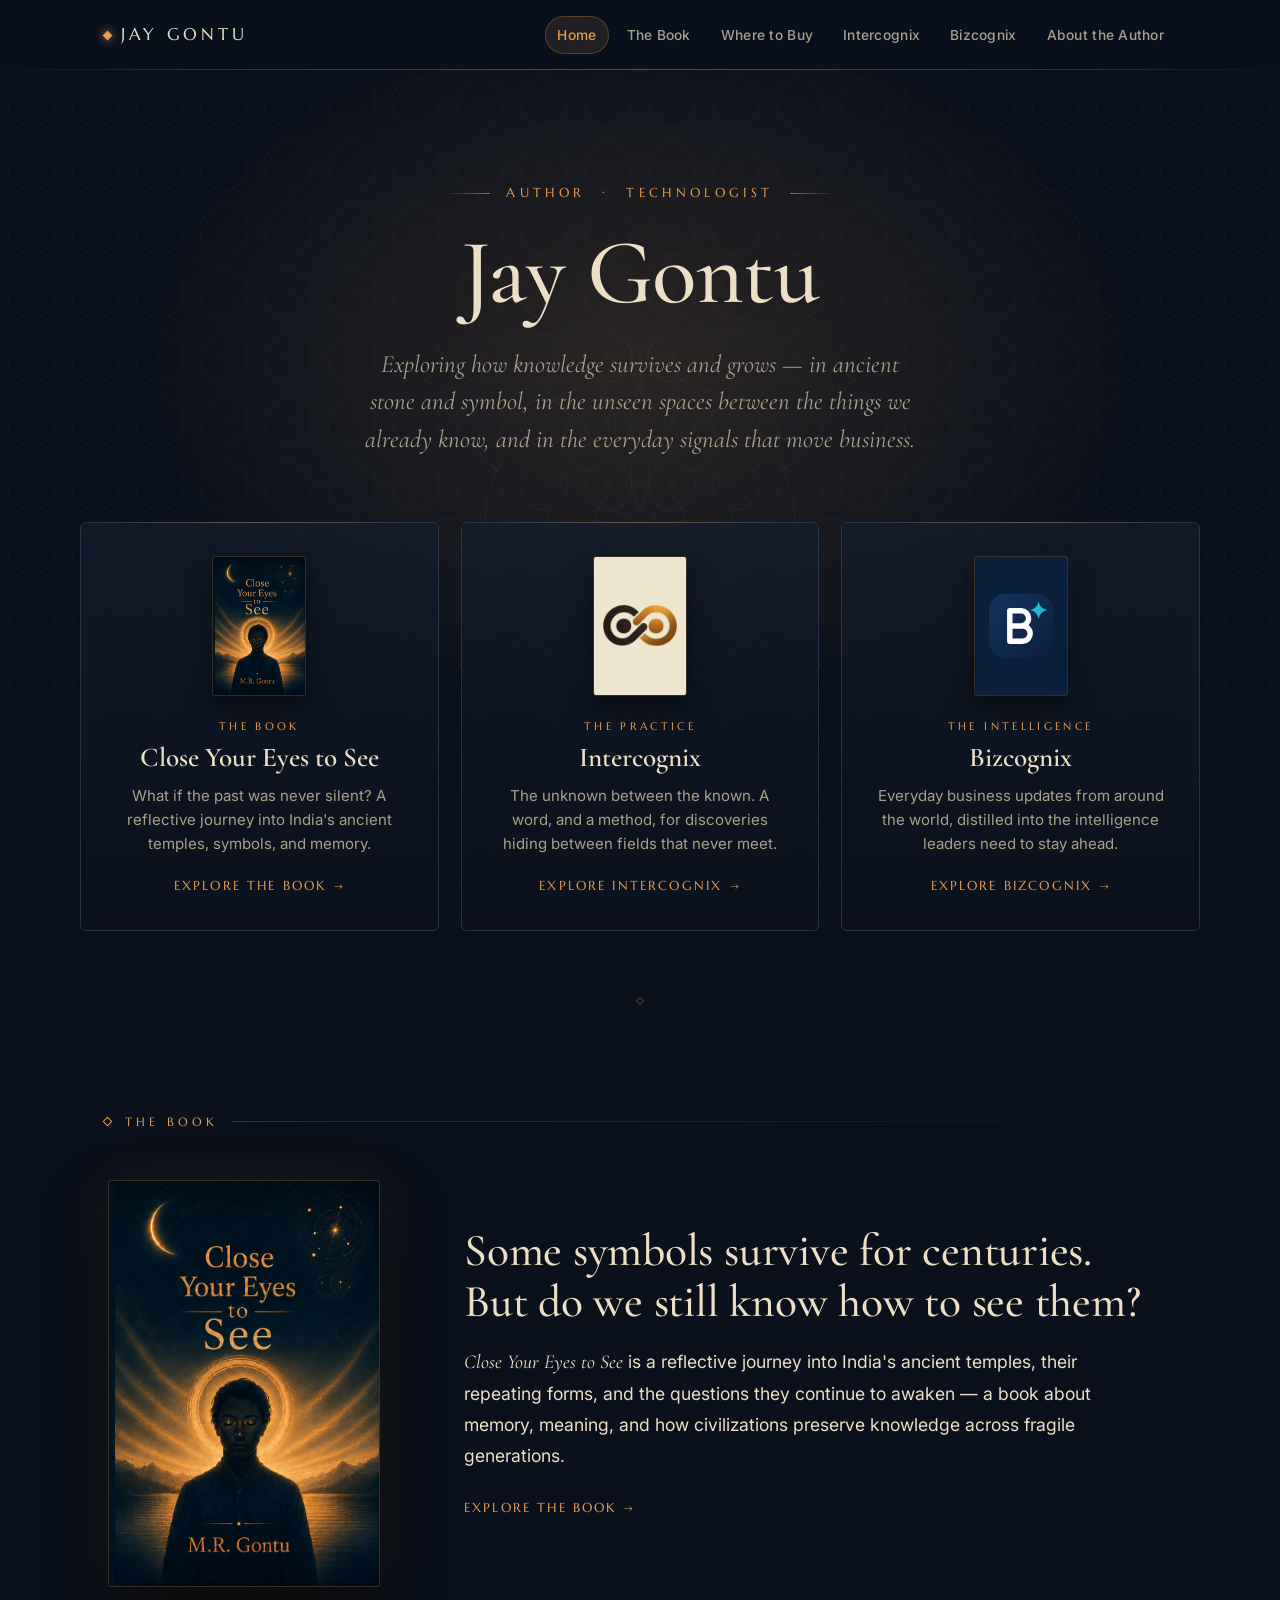
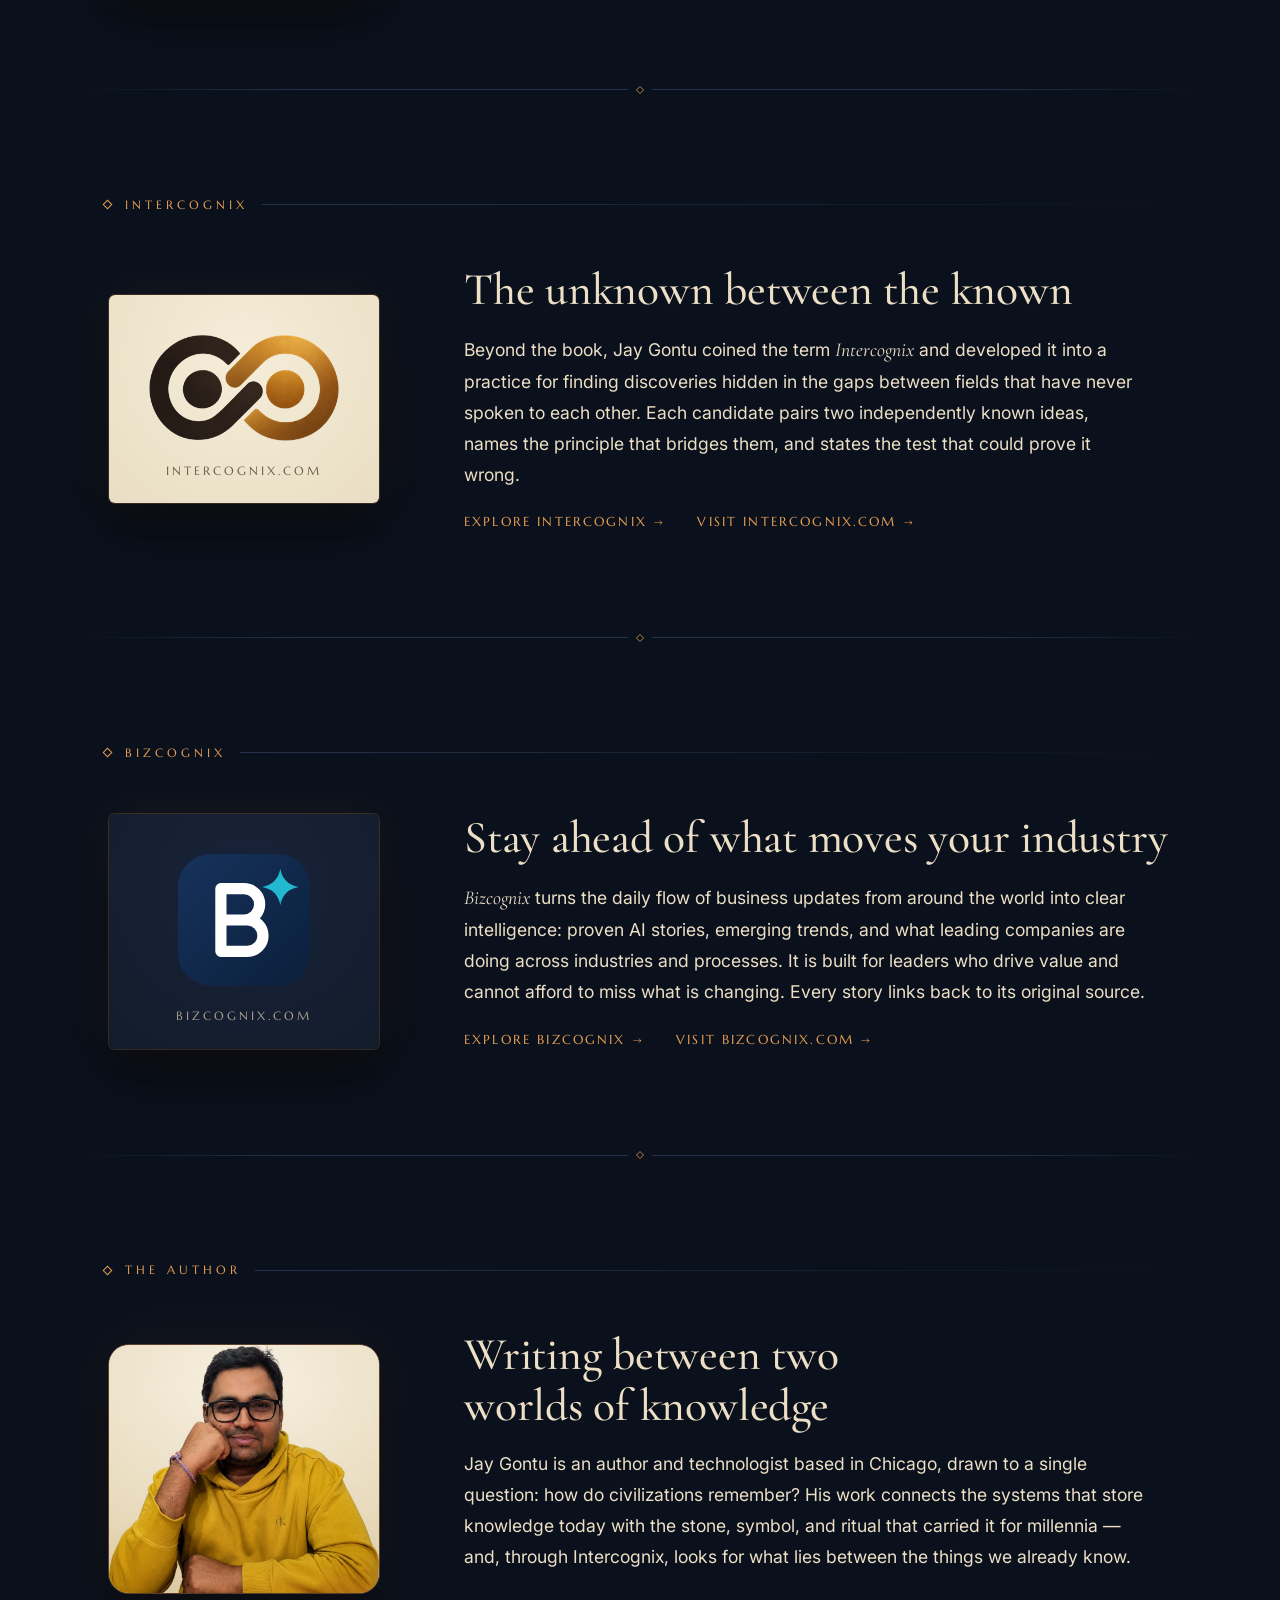
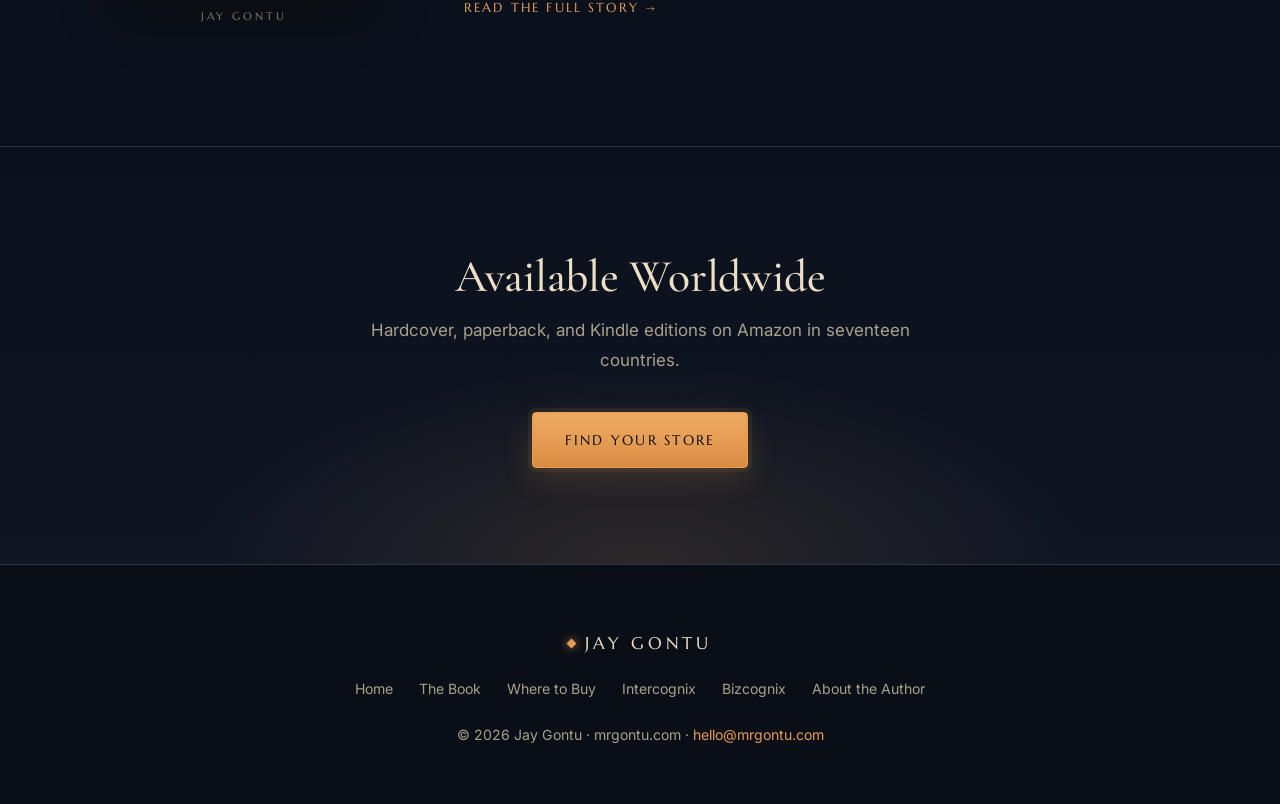
==== index.html @ cabab652 "Author photo: clean rounded frame on a warm sandstone card" ====
<!DOCTYPE html>
<html lang="en">
<head>
<meta charset="UTF-8" />
<meta name="viewport" content="width=device-width, initial-scale=1.0" />
<title>Jay Gontu — Author &amp; Technologist | Close Your Eyes to See · Intercognix · Bizcognix</title>
<meta name="description" content="Official website of author Jay Gontu. Discover Close Your Eyes to See — a reflective journey into India's ancient temples, symbols, memory, and time — along with Intercognix and Bizcognix." />
<link rel="canonical" href="https://mrgontu.com/" />
<meta property="og:type" content="website" />
<meta property="og:title" content="Jay Gontu — Author &amp; Technologist" />
<meta property="og:description" content="Author of Close Your Eyes to See, a journey into India's ancient temples and symbols. Creator of Intercognix, discoveries hidden between known fields, and Bizcognix, everyday business updates turned into intelligence for leaders." />
<meta property="og:url" content="https://jaygontu.com/" />
<meta property="og:image" content="https://jaygontu.com/og-image.jpg" />
<meta property="og:image:width" content="1200" />
<meta property="og:image:height" content="630" />
<meta property="og:image:alt" content="Jay Gontu, Author and Technologist: Close Your Eyes to See, Intercognix and Bizcognix" />
<meta name="twitter:card" content="summary_large_image" />
<link rel="icon" href="favicon.svg" type="image/svg+xml" />
<link rel="preconnect" href="https://fonts.googleapis.com" />
<link rel="preconnect" href="https://fonts.gstatic.com" crossorigin />
<link href="https://fonts.googleapis.com/css2?family=Cormorant+Garamond:ital,wght@0,500;0,600;1,400;1,500&family=Inter:wght@400;500;600&family=Marcellus&display=swap" rel="stylesheet" />
<link rel="stylesheet" href="styles.css?v=2026-11-19c" />
<script type="application/ld+json">
{
  "@context": "https://schema.org",
  "@type": "WebSite",
  "name": "Jay Gontu — Official Author Website",
  "url": "https://mrgontu.com/",
  "author": { "@type": "Person", "name": "Jay Gontu", "alternateName": "M.R. Gontu", "url": "https://mrgontu.com/about.html", "sameAs": ["https://intercognix.com/"] }
}
</script>
</head>
<body>

<nav class="site-nav" aria-label="Main">
  <div class="nav-inner">
    <a class="brand" href="index.html">Jay Gontu</a>
    <div class="nav-links">
      <a href="index.html" class="active">Home</a>
      <a href="book.html">The Book</a>
      <a href="where-to-buy.html">Where to Buy</a>
      <a href="intercognix.html">Intercognix</a>
      <a href="bizcognix.html">Bizcognix</a>
      <a href="about.html">About the Author</a>
    </div>
  </div>
</nav>

<header class="hero person">
  <p class="eyebrow">Author &nbsp;·&nbsp; Technologist</p>
  <h1>Jay Gontu</h1>
  <p class="hero-sub">Exploring how knowledge survives and grows — in ancient stone and symbol, in the unseen spaces between the things we already know, and in the everyday signals that move business.</p>

  <div class="works three">
    <a class="work" href="book.html">
      <span class="work-thumb"><img src="cover.jpg" width="706" height="1060" alt="" /></span>
      <span class="work-copy">
        <span class="work-kind">The Book</span>
        <span class="work-title">Close Your Eyes to See</span>
        <span class="work-line">What if the past was never silent? A reflective journey into India's ancient temples, symbols, and memory.</span>
        <span class="text-link">Explore the book</span>
      </span>
    </a>
    <a class="work" href="intercognix.html">
      <span class="work-thumb ix"><img src="intercognix-mark.png" srcset="intercognix-mark.png 1x, intercognix-mark-2x.png 2x" width="173" height="96" alt="" /></span>
      <span class="work-copy">
        <span class="work-kind">The Practice</span>
        <span class="work-title">Intercognix</span>
        <span class="work-line">The unknown between the known. A word, and a method, for discoveries hiding between fields that never meet.</span>
        <span class="text-link">Explore Intercognix</span>
      </span>
    </a>
    <a class="work" href="bizcognix.html">
      <span class="work-thumb bx"><img src="bizcognix_mark.svg" width="40" height="40" alt="" /></span>
      <span class="work-copy">
        <span class="work-kind">The Intelligence</span>
        <span class="work-title">Bizcognix</span>
        <span class="work-line">Everyday business updates from around the world, distilled into the intelligence leaders need to stay ahead.</span>
        <span class="text-link">Explore Bizcognix</span>
      </span>
    </a>
  </div>
</header>

<main>

<section class="no-rule">
  <div class="wrap">
    <p class="label">The Book</p>
    <div class="teaser-grid">
      <a href="book.html"><img class="cover-img" src="cover.jpg" alt="Close Your Eyes to See book cover — a figure with closed eyes haloed in amber light beneath a crescent moon" /></a>
      <div class="teaser-copy">
        <h2>Some symbols survive for centuries.<br>But do we still know how to see them?</h2>
        <p class="lead" style="margin-top:18px;"><em>Close Your Eyes to See</em> is a reflective journey into India's ancient temples, their repeating forms, and the questions they continue to awaken — a book about memory, meaning, and how civilizations preserve knowledge across fragile generations.</p>
        <p><a class="text-link" href="book.html">Explore the book</a></p>
      </div>
    </div>
  </div>
</section>

<section>
  <div class="wrap">
    <p class="label">Intercognix</p>
    <div class="teaser-grid">
      <a class="ix-plate-link" href="intercognix.html"><figure class="ix-plate">
        <img src="intercognix-mark-2x.png" width="345" height="192" alt="The Intercognix mark: two interlocking loops, one dark and one gold" />
        <figcaption>intercognix.com</figcaption>
      </figure></a>
      <div class="teaser-copy">
        <h2>The unknown between the known</h2>
        <p class="lead" style="margin-top:18px;">Beyond the book, Jay Gontu coined the term <em>Intercognix</em> and developed it into a practice for finding discoveries hidden in the gaps between fields that have never spoken to each other. Each candidate pairs two independently known ideas, names the principle that bridges them, and states the test that could prove it wrong.</p>
        <div class="link-row">
          <a class="text-link" href="intercognix.html">Explore Intercognix</a>
          <a class="text-link" href="https://intercognix.com/">Visit intercognix.com</a>
        </div>
      </div>
    </div>
  </div>
</section>

<section>
  <div class="wrap">
    <p class="label">Bizcognix</p>
    <div class="teaser-grid">
      <a class="bx-plate-link" href="bizcognix.html"><figure class="bx-plate">
        <img src="bizcognix_mark.svg" width="40" height="40" alt="The Bizcognix mark: a letter B on a navy square, with a small cyan spark" />
        <figcaption>bizcognix.com</figcaption>
      </figure></a>
      <div class="teaser-copy">
        <h2>Stay ahead of what moves your industry</h2>
        <p class="lead" style="margin-top:18px;"><em>Bizcognix</em> turns the daily flow of business updates from around the world into clear intelligence: proven AI stories, emerging trends, and what leading companies are doing across industries and processes. It is built for leaders who drive value and cannot afford to miss what is changing. Every story links back to its original source.</p>
        <div class="link-row">
          <a class="text-link" href="bizcognix.html">Explore Bizcognix</a>
          <a class="text-link" href="https://bizcognix.com/">Visit bizcognix.com</a>
        </div>
      </div>
    </div>
  </div>
</section>

<section>
  <div class="wrap">
    <p class="label">The Author</p>
    <div class="teaser-grid">
      <figure class="author-photo-frame">
        <span class="author-photo"><img src="author.jpg" alt="Portrait of author Jay Gontu" /></span>
        <figcaption>Jay Gontu</figcaption>
      </figure>
      <div class="teaser-copy">
        <h2>Writing between two worlds of knowledge</h2>
        <p class="lead" style="margin-top:18px;">Jay Gontu is an author and technologist based in Chicago, drawn to a single question: how do civilizations remember? His work connects the systems that store knowledge today with the stone, symbol, and ritual that carried it for millennia — and, through Intercognix, looks for what lies between the things we already know.</p>
        <p><a class="text-link" href="about.html">Read the full story</a></p>
      </div>
    </div>
  </div>
</section>

</main>

<div class="cta-band">
  <h2>Available Worldwide</h2>
  <p>Hardcover, paperback, and Kindle editions on Amazon in seventeen countries.</p>
  <a class="btn solid" href="where-to-buy.html">Find Your Store</a>
</div>

<footer>
  <span class="brand">Jay Gontu</span>
  <div class="footer-nav">
    <a href="index.html">Home</a>
    <a href="book.html">The Book</a>
    <a href="where-to-buy.html">Where to Buy</a>
    <a href="intercognix.html">Intercognix</a>
    <a href="bizcognix.html">Bizcognix</a>
    <a href="about.html">About the Author</a>
  </div>
  <p>© 2026 Jay Gontu · mrgontu.com · <a href="mailto:hello@mrgontu.com">hello@mrgontu.com</a></p>
</footer>

<script>(function(){var n=document.querySelector(".nav-links"),a=n&&n.querySelector(".active");if(a&&n.scrollWidth>n.clientWidth)n.scrollLeft=a.offsetLeft-(n.clientWidth-a.offsetWidth)/2;})();</script>
</body>
</html>
---- styles.css ----
/* =========================================================
   jaygontu.com — "modern, but knows traditions"
   Night-stone palette from the book cover, carved-stone
   hairlines, kolam dots, temple-niche frames and lamp glow,
   set on a clean modern grid.
   ========================================================= */
:root {
  --basalt: #0b111c;        /* night sky, sampled from the cover */
  --stone: #131c2b;         /* raised night stone */
  --stone-edge: #26334a;    /* hairline carving */
  --sandstone: #ecdfc6;     /* primary text */
  --sandstone-dim: #a9a08c; /* secondary text */
  --lamp: #e59c52;          /* cover amber */
  --lamp-deep: #a76f33;
  --lamp-glow: rgba(229, 156, 82, 0.14);
  --max: 1120px;
  --radius: 6px;
  --serif: "Cormorant Garamond", "EB Garamond", Georgia, serif;
  --inscribe: "Marcellus", "Cormorant Garamond", serif;
  --sans: "Inter", system-ui, -apple-system, "Segoe UI", Roboto, sans-serif;
  --ease: cubic-bezier(.2, .7, .2, 1);

  /* kolam: a dot grid with looping carved lines */
  --kolam: url("data:image/svg+xml,%3Csvg xmlns='http://www.w3.org/2000/svg' width='64' height='64' viewBox='0 0 64 64'%3E%3Cg fill='none' stroke='%23ecdfc6' stroke-opacity='.022'%3E%3Cpath d='M32 8C45 8 56 19 56 32S45 56 32 56 8 45 8 32 19 8 32 8Z'/%3E%3Cpath d='M32 0 64 32 32 64 0 32Z'/%3E%3C/g%3E%3Cg fill='%23ecdfc6' fill-opacity='.045'%3E%3Ccircle cx='32' cy='32' r='1.3'/%3E%3Ccircle cx='0' cy='0' r='1.3'/%3E%3Ccircle cx='64' cy='0' r='1.3'/%3E%3Ccircle cx='0' cy='64' r='1.3'/%3E%3Ccircle cx='64' cy='64' r='1.3'/%3E%3C/g%3E%3C/svg%3E");
  /* small lotus-diamond ornament for dividers */
  --ornament: url("data:image/svg+xml,%3Csvg xmlns='http://www.w3.org/2000/svg' width='64' height='16' viewBox='0 0 64 16'%3E%3Cpath d='M32 4.5 35.5 8 32 11.5 28.5 8Z' fill='none' stroke='%23e59c52' stroke-opacity='.8'/%3E%3C/svg%3E");
  /* toran: a garland of small temple arches */
  --toran: url("data:image/svg+xml,%3Csvg xmlns='http://www.w3.org/2000/svg' width='40' height='18' viewBox='0 0 40 18'%3E%3Cpath d='M0 1h40M2 1c0 9 8 13 18 13S38 10 38 1' fill='none' stroke='%23e59c52' stroke-opacity='.35'/%3E%3Ccircle cx='20' cy='14' r='1.6' fill='%23e59c52' fill-opacity='.55'/%3E%3C/svg%3E");
}

*, *::before, *::after { margin: 0; padding: 0; box-sizing: border-box; }

html { scroll-behavior: smooth; -webkit-text-size-adjust: 100%; }
@media (prefers-reduced-motion: reduce) {
  html { scroll-behavior: auto; }
  *, *::before, *::after { animation: none !important; transition: none !important; }
}

body {
  background-color: var(--basalt);
  color: var(--sandstone);
  font-family: var(--sans);
  font-size: 1.0625rem;
  line-height: 1.75;
  -webkit-font-smoothing: antialiased;
  -moz-osx-font-smoothing: grayscale;
  text-rendering: optimizeLegibility;
}
img { max-width: 100%; }
em { font-family: var(--serif); font-size: 1.12em; font-style: italic; }

::selection { background: rgba(229, 156, 82, 0.35); color: var(--sandstone); }

a { color: var(--lamp); text-decoration: none; transition: color .2s ease; }
a:hover { color: var(--sandstone); }
a:focus-visible, button:focus-visible {
  outline: 2px solid var(--lamp);
  outline-offset: 3px;
  border-radius: 3px;
}

.wrap { max-width: var(--max); margin: 0 auto; padding: 0 24px; }

/* ---------- Nav: sticky, translucent ---------- */
nav.site-nav {
  position: sticky; top: 0; z-index: 20;
  background: rgba(11, 17, 28, 0.72);
  -webkit-backdrop-filter: blur(14px) saturate(140%);
  backdrop-filter: blur(14px) saturate(140%);
}
nav.site-nav::after {               /* carved hairline, lit at the centre */
  content: ""; position: absolute; left: 0; right: 0; bottom: 0; height: 1px;
  background: linear-gradient(90deg, transparent, var(--stone-edge) 15%, rgba(229,156,82,.45) 50%, var(--stone-edge) 85%, transparent);
}
.nav-inner {
  display: flex; align-items: center; justify-content: space-between; gap: 24px;
  padding: 16px 24px; max-width: var(--max); margin: 0 auto;
}
.brand {
  font-family: var(--inscribe);
  font-size: 1.05rem; letter-spacing: 0.22em; text-transform: uppercase;
  color: var(--sandstone);
  display: inline-flex; align-items: center; gap: 10px;
}
.brand::before {                    /* tiny lamp-lit diamond */
  content: ""; width: 7px; height: 7px; transform: rotate(45deg);
  background: var(--lamp); box-shadow: 0 0 10px rgba(229,156,82,.8);
}
a.brand:hover { color: var(--lamp); }
.nav-links { position: relative; display: flex; gap: 6px; font-size: 0.86rem; letter-spacing: 0.02em; font-weight: 500; }
.nav-links a {
  color: var(--sandstone-dim); padding: 7px 12px; border-radius: 999px;
  transition: color .2s ease, background .2s ease;
}
.nav-links a:hover { color: var(--sandstone); background: rgba(236, 223, 198, 0.06); }
.nav-links a.active { color: var(--lamp); background: rgba(229, 156, 82, 0.1); box-shadow: inset 0 0 0 1px rgba(229,156,82,.28); }
@media (max-width: 900px) {
  .nav-inner { flex-direction: column; align-items: stretch; gap: 6px; padding: 12px 0 10px; }
  .brand { align-self: center; }
  .nav-links {
    overflow-x: auto; flex-wrap: nowrap; justify-content: flex-start;
    padding: 2px 20px; scrollbar-width: none;
    -webkit-mask-image: linear-gradient(90deg, transparent, #000 18px, #000 calc(100% - 18px), transparent);
    mask-image: linear-gradient(90deg, transparent, #000 18px, #000 calc(100% - 18px), transparent);
  }
  .nav-links::-webkit-scrollbar { display: none; }
  .nav-links a { white-space: nowrap; flex: none; }
}
@media (min-width: 640px) and (max-width: 900px) { .nav-links { justify-content: center; } }

/* ---------- Heroes ---------- */
header.hero {
  position: relative;
  padding: 120px 24px 104px;
  text-align: center;
  overflow: hidden;
  isolation: isolate;
  background:
    radial-gradient(ellipse 55% 50% at 50% 30%, rgba(229, 156, 82, 0.14), transparent 70%),
    linear-gradient(180deg, rgba(11,17,28,0) 55%, var(--basalt)),
    var(--kolam);
}
header.hero::before {               /* faint carved mandala behind the name */
  content: ""; position: absolute; z-index: -1;
  left: 50%; top: 50%; width: min(620px, 120vw); aspect-ratio: 1;
  transform: translate(-50%, -54%);
  background: url("mandala.svg") center / contain no-repeat;
  opacity: 0.14;
  -webkit-mask-image: radial-gradient(circle, #000 35%, transparent 70%);
  mask-image: radial-gradient(circle, #000 35%, transparent 70%);
}
header.hero::after {                /* ornament closing the hero */
  content: ""; position: absolute; left: 50%; bottom: 34px; width: 64px; height: 16px;
  transform: translateX(-50%); background: var(--ornament) center / contain no-repeat; opacity: .6;
}
header.hero.person::after { bottom: 30px; }
@keyframes rise { from { opacity: 0; transform: translateY(14px); } to { opacity: 1; transform: none; } }
header.hero > * { animation: rise .9s var(--ease) both; }
header.hero > :nth-child(2) { animation-delay: .08s; }
header.hero > :nth-child(3) { animation-delay: .16s; }
header.hero > :nth-child(4) { animation-delay: .26s; }
header.hero > :nth-child(5) { animation-delay: .34s; }

header.hero.compact { padding: 96px 24px 92px; }
.eye {
  width: 130px; height: auto; margin: 0 auto 42px; display: block;
  opacity: 0.9;
}
.eyebrow {
  font-family: var(--inscribe);
  font-size: 0.8rem; letter-spacing: 0.34em; text-transform: uppercase;
  color: var(--lamp); margin-bottom: 22px;
  display: flex; align-items: center; justify-content: center; gap: 16px;
}
.eyebrow::before, .eyebrow::after {
  content: ""; width: 44px; height: 1px;
  background: linear-gradient(90deg, transparent, var(--lamp-deep));
}
.eyebrow::after { background: linear-gradient(90deg, var(--lamp-deep), transparent); }
h1 {
  font-family: var(--serif);
  font-weight: 500;
  font-size: clamp(3rem, 8vw, 5.75rem);
  line-height: 1.02;
  letter-spacing: -0.005em;
  max-width: 16ch; margin: 0 auto;
  text-shadow: 0 0 50px rgba(229, 156, 82, 0.1);
}
header.hero.compact h1 { font-size: clamp(2.5rem, 6.4vw, 4.25rem); max-width: 22ch; }
h1, h2, .hero-sub, .work-title { text-wrap: balance; }
.hero-sub {
  margin: 26px auto 0;
  max-width: 50ch;
  font-family: var(--serif);
  font-size: clamp(1.25rem, 2.3vw, 1.55rem);
  line-height: 1.5;
  font-style: italic;
  color: var(--sandstone-dim);
}
.hero-cta { margin-top: 44px; display: flex; gap: 16px; justify-content: center; flex-wrap: wrap; }
.btn {
  display: inline-flex; align-items: center; justify-content: center;
  font-family: var(--inscribe);
  font-size: 0.88rem; letter-spacing: 0.16em; text-transform: uppercase;
  padding: 15px 32px;
  border: 1px solid rgba(229, 156, 82, 0.55);
  border-radius: 4px;
  color: var(--lamp);
  background: rgba(229, 156, 82, 0.04);
  transition: background .25s ease, color .25s ease, box-shadow .25s ease, transform .25s var(--ease), border-color .25s ease;
}
.btn:hover { background: var(--lamp); color: var(--basalt); box-shadow: 0 10px 34px rgba(229,156,82,.28); transform: translateY(-2px); }
.btn.solid {
  background: linear-gradient(180deg, #eeaa62, var(--lamp) 55%, #d88c42);
  border-color: var(--lamp); color: var(--basalt);
  box-shadow: 0 0 0 4px rgba(229,156,82,.08), 0 10px 30px rgba(229,156,82,.18);
}
.btn.solid:hover { background: var(--sandstone); border-color: var(--sandstone); color: var(--basalt); }

/* ---------- Section scaffolding ---------- */
section { position: relative; padding: 104px 0; }
section::before {                   /* ornamental divider instead of a flat rule */
  content: ""; position: absolute; top: 0; left: 50%; transform: translateX(-50%);
  width: min(var(--max), calc(100% - 48px)); height: 16px; margin-top: -8px;
  background:
    var(--ornament) center / 64px 16px no-repeat,
    linear-gradient(90deg, transparent, var(--stone-edge) 20%, var(--stone-edge) calc(50% - 12px), transparent calc(50% - 12px), transparent calc(50% + 12px), var(--stone-edge) calc(50% + 12px), var(--stone-edge) 80%, transparent) center / 100% 1px no-repeat;
}
section.no-rule::before { display: none; }
main > section:first-child { padding-top: 72px; }
.label {
  font-family: var(--inscribe);
  font-size: 0.78rem; letter-spacing: 0.32em; text-transform: uppercase;
  color: var(--lamp);
  display: flex; align-items: center; gap: 14px;
  margin-bottom: 48px;
}
.label::before {
  content: ""; width: 7px; height: 7px; flex: none; transform: rotate(45deg);
  border: 1px solid var(--lamp);
}
.label::after { content: ""; height: 1px; flex: 1; background: linear-gradient(90deg, var(--stone-edge), transparent); }
h2 {
  font-family: var(--serif); font-weight: 500;
  font-size: clamp(2rem, 3.8vw, 2.85rem); line-height: 1.12; letter-spacing: -0.005em;
  margin-bottom: 10px;
}
h3 { font-family: var(--serif); font-weight: 600; }
p.lead { font-size: 1.1rem; }

/* ---------- Carved-niche framing for images ---------- */
.cover-img {
  width: 100%; max-width: 320px; display: block; margin: 0 auto;
  border-radius: 2px;
  box-shadow:
    0 0 0 1px rgba(229, 156, 82, 0.22),
    0 0 50px rgba(229, 156, 82, 0.09),
    0 30px 60px rgba(0, 0, 0, 0.55);
  transition: transform .5s var(--ease), box-shadow .5s ease;
}
a:hover > .cover-img { transform: translateY(-4px); }

/* ---------- Book layouts ---------- */
.book-grid {
  display: grid;
  grid-template-columns: 320px 1fr;
  gap: 80px;
  align-items: start;
}
@media (max-width: 820px) { .book-grid { grid-template-columns: 1fr; gap: 56px; } }
@media (min-width: 821px) { .book-grid > .cover-img { position: sticky; top: 110px; } }

.book-copy .subtitle { font-family: var(--serif); font-style: italic; color: var(--sandstone-dim); font-size: 1.4rem; line-height: 1.45; margin-bottom: 30px; }
.book-copy p { margin-bottom: 22px; max-width: 64ch; }
.pull {
  position: relative;
  border-left: 0;
  padding: 26px 30px 26px 34px; margin: 36px 0;
  font-family: var(--serif);
  font-style: italic; font-size: 1.55rem; line-height: 1.4; color: var(--sandstone);
  max-width: 54ch;
  background: linear-gradient(90deg, rgba(229,156,82,.08), transparent 80%);
  border-radius: 0 var(--radius) var(--radius) 0;
}
.pull::before {
  content: ""; position: absolute; left: 0; top: 0; bottom: 0; width: 2px;
  background: linear-gradient(180deg, transparent, var(--lamp) 20%, var(--lamp) 80%, transparent);
}
.meta-row {
  display: grid; grid-template-columns: repeat(auto-fit, minmax(210px, 1fr)); gap: 1px;
  margin-top: 38px; font-size: 0.92rem; color: var(--sandstone-dim);
  background: var(--stone-edge); border: 1px solid var(--stone-edge); border-radius: var(--radius); overflow: hidden;
}
.meta-row > span { background: rgba(19, 28, 43, 0.92); padding: 14px 18px; }
.meta-row strong {
  display: block; color: var(--lamp); font-weight: 500;
  font-family: var(--inscribe); font-size: 0.72rem; letter-spacing: 0.24em; text-transform: uppercase; margin-bottom: 2px;
}

/* ---------- Cards (themes, stores, specimens, works) ---------- */
.themes { display: grid; grid-template-columns: repeat(3, 1fr); gap: 20px; }
@media (max-width: 820px) { .themes { grid-template-columns: 1fr; } }
.theme, .work, .store, .ix-specimen {
  position: relative;
  border: 1px solid var(--stone-edge);
  border-radius: var(--radius);
  background: linear-gradient(180deg, rgba(19, 28, 43, 0.92), rgba(15, 22, 35, 0.92));
  transition: border-color .3s ease, transform .35s var(--ease), box-shadow .35s ease, background .3s ease;
}
.theme::before, .work::before, .store::before, .ix-specimen::before {   /* lamp-lit top edge */
  content: ""; position: absolute; left: 18px; right: 18px; top: -1px; height: 1px;
  background: linear-gradient(90deg, transparent, var(--lamp), transparent);
  opacity: .35; transition: opacity .3s ease;
}
.theme:hover, .work:hover, .store:hover, .ix-specimen:hover {
  border-color: rgba(229, 156, 82, 0.45);
  transform: translateY(-3px);
  box-shadow: 0 18px 44px rgba(0,0,0,.45), 0 0 40px rgba(229,156,82,.08);
}
.theme:hover::before, .work:hover::before, .store:hover::before, .ix-specimen:hover::before { opacity: 1; }

.theme { padding: 38px 32px 34px; }
.theme::after {                     /* carved corner mark */
  content: ""; position: absolute; top: 16px; right: 16px; width: 8px; height: 8px;
  transform: rotate(45deg); border: 1px solid rgba(229,156,82,.5);
  display: none;
}
.theme h3 { font-size: 1.5rem; line-height: 1.2; margin-bottom: 12px; color: var(--lamp); }
.theme p { font-size: 0.98rem; color: var(--sandstone-dim); }

/* ---------- Store links ---------- */
.store-note { max-width: 62ch; color: var(--sandstone-dim); margin-bottom: 44px; }
.stores { display: grid; grid-template-columns: repeat(auto-fill, minmax(240px, 1fr)); gap: 14px; }
.store {
  display: flex; align-items: center; justify-content: space-between; gap: 12px;
  padding: 18px 22px;
  color: var(--sandstone);
}
.store:hover { color: var(--sandstone); }
.store .flag { font-size: 1.3rem; margin-right: 6px; }
.store .country { font-weight: 500; font-size: 0.98rem; letter-spacing: 0.01em; }
.store .domain { font-size: 0.82rem; color: var(--sandstone-dim); }

/* ---------- Author ---------- */
.author-grid {
  display: grid; grid-template-columns: 320px 1fr;
  gap: 72px; align-items: start;
}
@media (max-width: 820px) { .author-grid { grid-template-columns: 1fr; gap: 44px; } }
.author-photo-frame {              /* clean modern portrait on a warm sandstone card */
  position: relative;
  max-width: 320px;
  margin: 0 auto;
}
.author-photo {                    /* the photo's white ground becomes a warm sandstone card */
  display: block; overflow: hidden; isolation: isolate;
  border-radius: 20px;
  background: radial-gradient(120% 90% at 50% 15%, #f8f1e2, #e9dbbd 70%, #dcc9a3);
  box-shadow:
    0 0 0 1px rgba(229, 156, 82, 0.35),
    0 24px 50px rgba(0, 0, 0, 0.45),
    0 0 60px rgba(229, 156, 82, 0.08);
}
.author-photo-frame img { width: 100%; display: block; mix-blend-mode: multiply; }
.author-photo-frame figcaption {
  font-family: var(--inscribe);
  font-size: 0.7rem; letter-spacing: 0.26em; text-transform: uppercase;
  color: var(--sandstone-dim); text-align: center; padding: 14px 4px 0;
}
.author-copy p { margin-bottom: 22px; max-width: 64ch; }

/* ---------- Home teasers ---------- */
.teaser-grid {
  display: grid; grid-template-columns: 280px 1fr; gap: 80px; align-items: center;
}
@media (max-width: 820px) { .teaser-grid { grid-template-columns: 1fr; gap: 48px; } }
.teaser-grid .cover-img, .teaser-grid .author-photo-frame { max-width: 270px; }
.teaser-copy p { margin-bottom: 20px; max-width: 62ch; color: var(--sandstone-dim); }
.teaser-copy p.lead { color: var(--sandstone); }
.text-link {
  font-family: var(--inscribe);
  font-size: 0.84rem; letter-spacing: 0.16em; text-transform: uppercase;
  display: inline-flex; align-items: center;
}
.text-link::after { content: "\2192"; margin-left: .55em; transition: transform .25s var(--ease); }
.text-link:hover::after, .work:hover .text-link::after { transform: translateX(4px); }

/* ---------- Page CTA band ---------- */
.cta-band {
  position: relative;
  text-align: center;
  padding: 104px 24px 96px;
  background:
    radial-gradient(ellipse 50% 70% at 50% 100%, rgba(229, 156, 82, 0.14), transparent 70%),
    linear-gradient(180deg, var(--basalt), #0e1523);
  border-top: 1px solid var(--stone-edge);
}
.cta-band::before {                 /* toran garland hung along the top */
  content: ""; position: absolute; top: 0; left: 0; right: 0; height: 18px;
  display: none;
  -webkit-mask-image: linear-gradient(90deg, transparent, #000 25%, #000 75%, transparent);
  mask-image: linear-gradient(90deg, transparent, #000 25%, #000 75%, transparent);
}
.cta-band h2 { margin-bottom: 14px; }
.cta-band p { color: var(--sandstone-dim); max-width: 50ch; margin: 0 auto 36px; }

/* ---------- Footer ---------- */
footer {
  position: relative;
  border-top: 1px solid var(--stone-edge);
  padding: 64px 24px 56px;
  text-align: center;
  color: var(--sandstone-dim);
  font-size: 0.88rem;
  background: #090e17;
}
footer .brand { display: inline-flex; margin-bottom: 18px; }
.footer-nav { display: flex; gap: 8px 26px; justify-content: center; flex-wrap: wrap; margin-bottom: 22px; font-size: 0.88rem; }
.footer-nav a { color: var(--sandstone-dim); }
.footer-nav a:hover { color: var(--lamp); }

/* ---------- Intercognix ----------
   The Intercognix mark is brown + gold on transparency, built for the
   parchment ground of intercognix.com. On this night-stone palette the
   brown half would disappear, so the mark always sits on its own
   parchment plate rather than being recoloured. */
.ix-plate, .bx-plate {
  border-radius: var(--radius);
  padding: 40px 28px 22px;
  max-width: 270px; margin: 0 auto;
  text-align: center;
  box-shadow:
    0 0 0 1px rgba(229, 156, 82, 0.2),
    0 0 50px rgba(229, 156, 82, 0.07),
    0 28px 56px rgba(0,0,0,0.5);
  transition: transform .5s var(--ease);
}
a:hover > .ix-plate, a:hover > .bx-plate { transform: translateY(-4px); }
.ix-plate { background: radial-gradient(circle at 50% 30%, #f5edd9, #e9dec4); }
a.ix-plate-link { display: block; }
.ix-plate img { width: 100%; max-width: 190px; height: auto; display: block; margin: 0 auto; }
.ix-plate figcaption {
  font-family: var(--inscribe);
  font-size: 0.72rem; letter-spacing: 0.26em; text-transform: uppercase;
  color: #6f5f4b; padding-top: 20px;
}
.ix-hero-mark {
  display: inline-block;
  background: #efe6d0;
  padding: 14px 22px;
  margin-bottom: 36px;
  border-radius: var(--radius);
  box-shadow: 0 0 0 1px rgba(229,156,82,.25), 0 0 40px rgba(229, 156, 82, 0.1);
}
.ix-hero-mark img { width: 104px; height: auto; display: block; }

.definition {
  position: relative;
  padding: 22px 26px 22px 30px; margin: 32px 0 12px;
  max-width: 58ch;
  background: linear-gradient(90deg, rgba(229,156,82,.08), transparent 85%);
  border-radius: 0 var(--radius) var(--radius) 0;
}
.definition::before {
  content: ""; position: absolute; left: 0; top: 0; bottom: 0; width: 2px;
  background: linear-gradient(180deg, transparent, var(--lamp) 20%, var(--lamp) 80%, transparent);
}
.definition .term { font-family: var(--serif); font-weight: 600; font-size: 1.7rem; letter-spacing: 0.01em; color: var(--lamp); }
.definition .pos { font-family: var(--serif); font-style: italic; color: var(--sandstone-dim); margin-left: 8px; font-size: 1.1rem; }
.definition p { margin: 8px 0 0; font-family: var(--serif); font-size: 1.4rem; line-height: 1.45; font-style: italic; color: var(--sandstone); }
.definition .etym { font-family: var(--sans); font-size: 0.9rem; font-style: normal; color: var(--sandstone-dim); }

.themes.four { grid-template-columns: repeat(2, 1fr); }
@media (max-width: 820px) { .themes.four { grid-template-columns: 1fr; } }
.theme .step {
  display: block;
  font-family: var(--inscribe);
  font-size: 0.74rem; letter-spacing: 0.3em; text-transform: uppercase;
  color: var(--sandstone-dim); margin-bottom: 10px;
}

.ix-specimens { display: grid; gap: 14px; margin: 10px 0 36px; max-width: 780px; }
.ix-specimen {
  display: grid; grid-template-columns: 5.5rem 1fr; gap: 6px 22px; align-items: baseline;
  padding: 22px 26px;
  color: var(--sandstone);
}
.ix-specimen:hover { color: var(--sandstone); }
.ix-specimen .no { font-family: var(--inscribe); color: var(--lamp); letter-spacing: 0.08em; font-size: 0.92rem; }
.ix-specimen .t { font-family: var(--serif); font-weight: 600; font-size: 1.35rem; line-height: 1.3; }
.ix-specimen .halls { grid-column: 2; font-family: var(--serif); font-size: 1.08rem; font-style: italic; color: var(--sandstone-dim); }
@media (max-width: 560px) {
  .ix-specimen { grid-template-columns: 1fr; }
  .ix-specimen .halls { grid-column: 1; }
}
.link-row { display: flex; flex-wrap: wrap; gap: 14px 32px; }
.cta-band .hero-cta { margin-top: 0; }

/* ---------- Home: person-first hero ----------
   The home page opens on the author, with his bodies of work given
   equal weight beneath the name. The book's eye motif stays on the book
   itself; the hero carries no single work's imagery. */
header.hero.person { padding: 112px 24px 108px; }
header.hero.person h1 { max-width: none; }
.works {
  display: grid; grid-template-columns: repeat(2, minmax(0, 1fr));
  gap: 22px; max-width: 900px; margin: 64px auto 0; text-align: left;
}
@media (max-width: 780px) { .works { grid-template-columns: 1fr; max-width: 520px; } }
.work {
  display: grid; grid-template-columns: 92px minmax(0, 1fr); gap: 24px; align-items: center;
  background: linear-gradient(180deg, rgba(19, 28, 43, 0.78), rgba(11, 17, 28, 0.78));
  -webkit-backdrop-filter: blur(6px); backdrop-filter: blur(6px);
  padding: 26px 26px;
  color: var(--sandstone);
}
.work:hover { color: var(--sandstone); }
.work:hover .text-link { color: var(--sandstone); }
.work-thumb {
  width: 92px; height: 138px;               /* the cover's 2:3, so both cards sit level */
  display: flex; align-items: center; justify-content: center;
  border-radius: 2px;
  box-shadow: 0 0 0 1px rgba(229,156,82,.2), 0 12px 24px rgba(0,0,0,0.45);
  overflow: hidden;
}
.work-thumb img { width: 100%; height: 100%; object-fit: cover; display: block; }
.work-thumb.ix { background: #efe6d0; }     /* the mark needs its parchment ground */
.work-thumb.ix img { width: 74px; height: auto; object-fit: contain; }
.work-copy { display: block; }
.work-kind {
  display: block; font-family: var(--inscribe);
  font-size: 0.7rem; letter-spacing: 0.3em; text-transform: uppercase;
  color: var(--lamp); margin-bottom: 6px;
}
.work-title { display: block; font-family: var(--serif); font-weight: 600; font-size: 1.7rem; line-height: 1.15; margin-bottom: 10px; }
.work-line { display: block; font-size: 0.94rem; line-height: 1.6; color: var(--sandstone-dim); margin-bottom: 14px; }
.work .text-link { display: inline-flex; color: var(--lamp); }
@media (max-width: 420px) {
  .work { grid-template-columns: 72px minmax(0, 1fr); gap: 18px; padding: 20px 18px; }
  .work-thumb { width: 72px; height: 108px; }
  .work-thumb.ix img { width: 58px; }
}

/* ---------- Bizcognix ----------
   The official mark is a navy rounded square, already built for a dark
   field, so it sits directly on this palette — no parchment plate. */
.bx-plate { background: radial-gradient(circle at 50% 30%, #18233a, var(--stone)); }
a.bx-plate-link { display: block; }
.bx-plate img { width: 100%; max-width: 132px; height: auto; display: block; margin: 0 auto; }
.bx-plate figcaption {
  font-family: var(--inscribe);
  font-size: 0.72rem; letter-spacing: 0.26em; text-transform: uppercase;
  color: var(--sandstone-dim); padding-top: 20px;
}
.bx-hero-mark {
  display: inline-block;
  margin-bottom: 36px;
  border-radius: 14px;
  box-shadow: 0 0 0 1px rgba(229,156,82,.25), 0 0 40px rgba(229,156,82,.1);
}
.bx-hero-mark img { width: 72px; height: auto; display: block; border-radius: 12px; }

.work-thumb.bx { background: #0b1f3a; }
.work-thumb.bx img { width: 64px; height: auto; object-fit: contain; }

/* Three works share the person-first hero. On a wide screen the cards
   stack the thumb above the copy so each column stays readable; below
   980px they return to the side-by-side card used for two works. */
.works.three { grid-template-columns: repeat(3, minmax(0, 1fr)); max-width: 1120px; }
@media (min-width: 981px) {
  .works.three .work { grid-template-columns: 1fr; gap: 22px; align-items: start; justify-items: center; text-align: center; padding: 34px 28px 30px; }
}
@media (max-width: 980px) { .works.three { grid-template-columns: 1fr; max-width: 560px; } }
@media (max-width: 420px) { .works.three .work-thumb.bx img { width: 48px; } }

/* ---------- Small screens ---------- */
@media (max-width: 600px) {
  body { font-size: 1rem; }
  header.hero { padding: 80px 20px 84px; }
  header.hero.compact { padding: 72px 20px 80px; }
  header.hero.person { padding: 76px 20px 88px; }
  section { padding: 76px 0; }
  main > section:first-child { padding-top: 56px; }
  .wrap { padding: 0 20px; }
  .eyebrow { letter-spacing: 0.26em; gap: 12px; }
  .eyebrow::before, .eyebrow::after { width: 26px; }
  .pull { font-size: 1.35rem; padding: 20px 20px 20px 24px; }
  .label { margin-bottom: 36px; }
  .cta-band { padding: 84px 20px 80px; }
}

/* NOTE — every page links this file as styles.css?v=YYYY-MM-DD.
   GitHub Pages lets browsers reuse a cached copy for 10 minutes, so a
   page can arrive with the previous stylesheet and render unstyled
   (this happened with the person-first hero). Whenever this file
   changes, bump ?v= on the <link> in every .html file. */
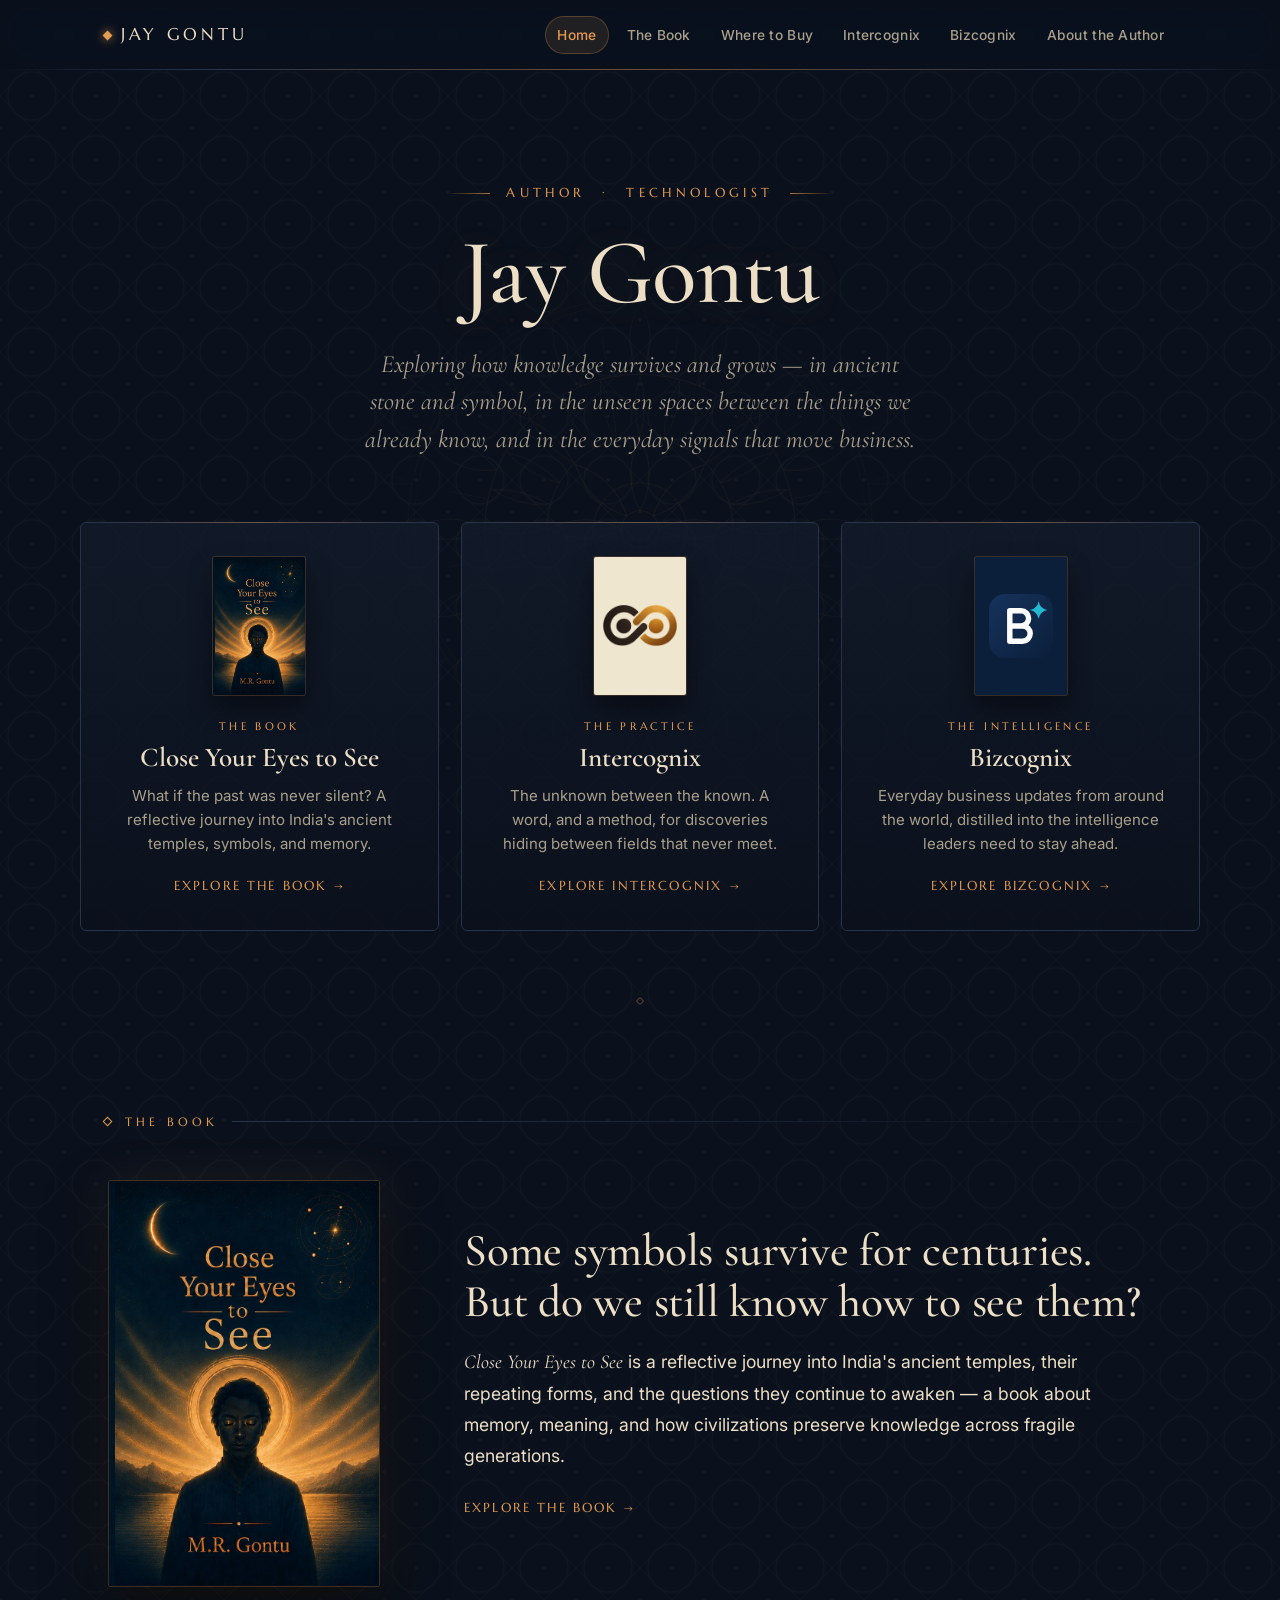
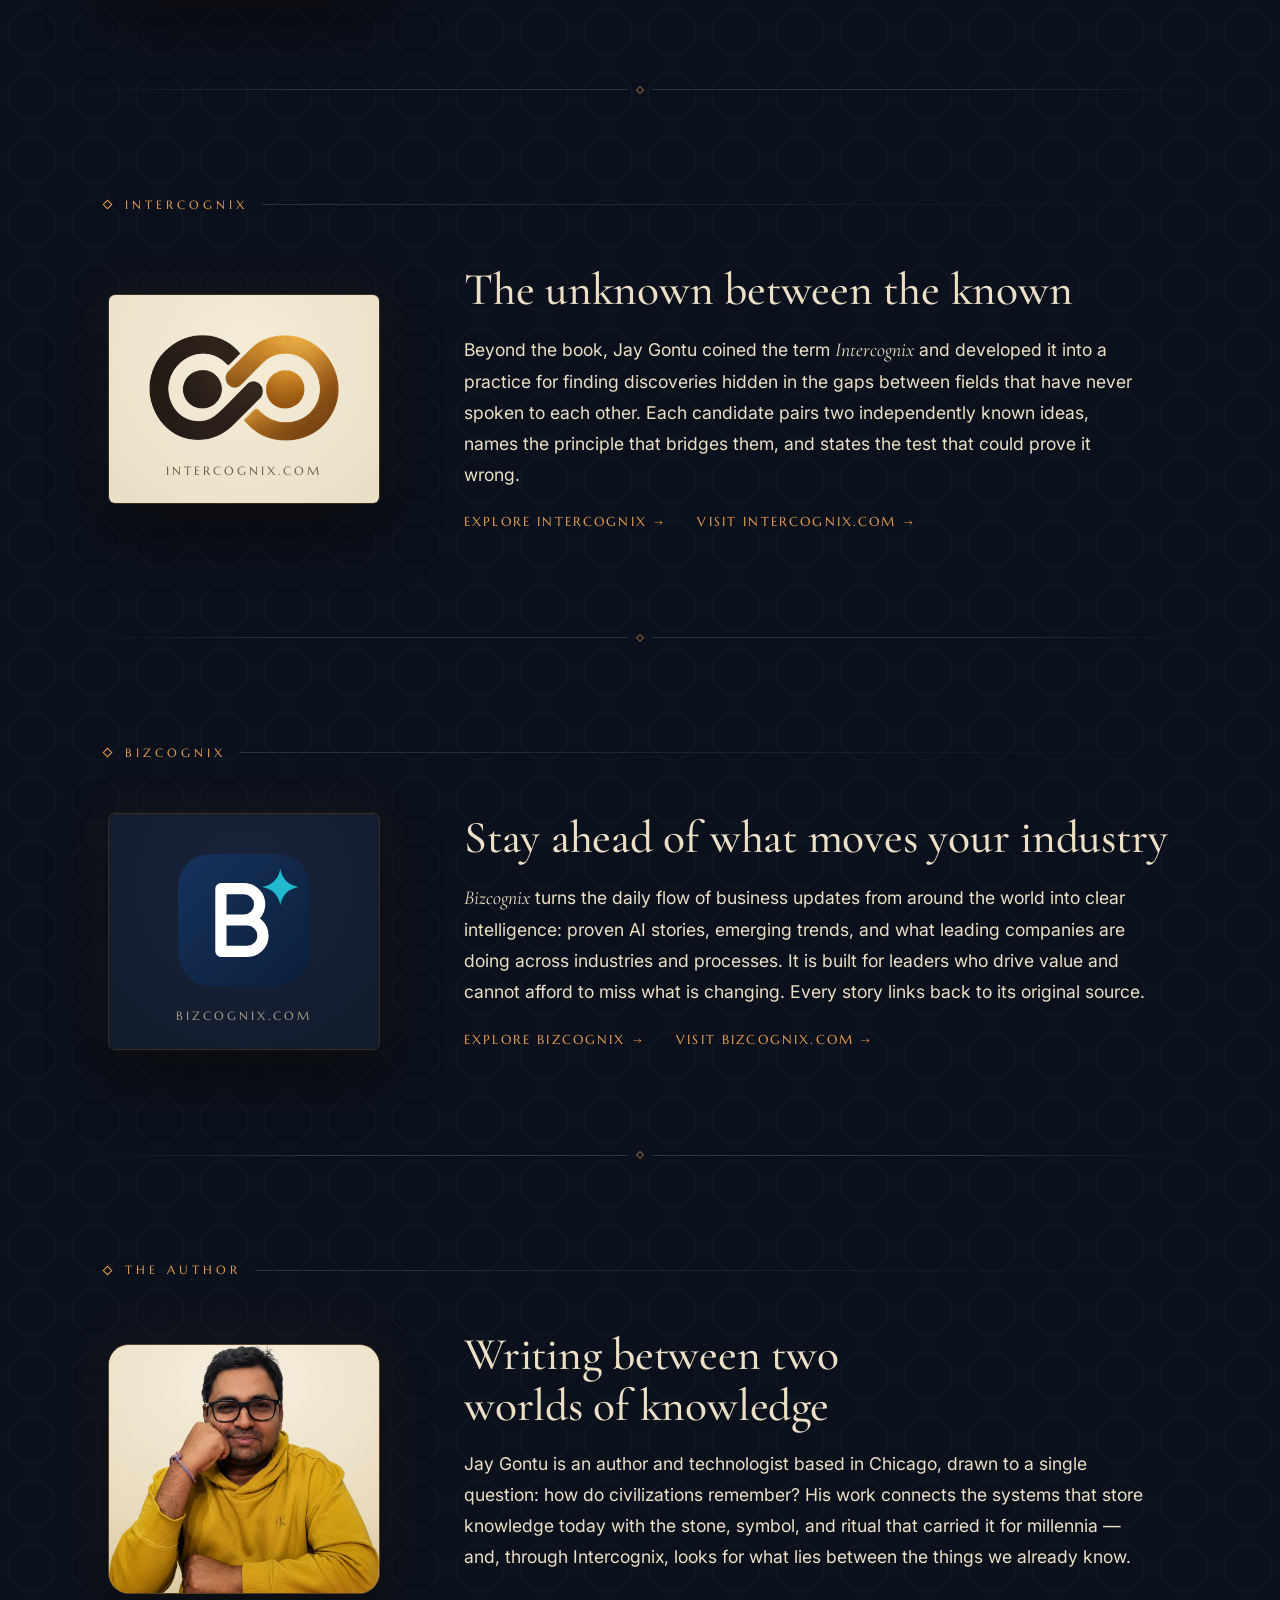
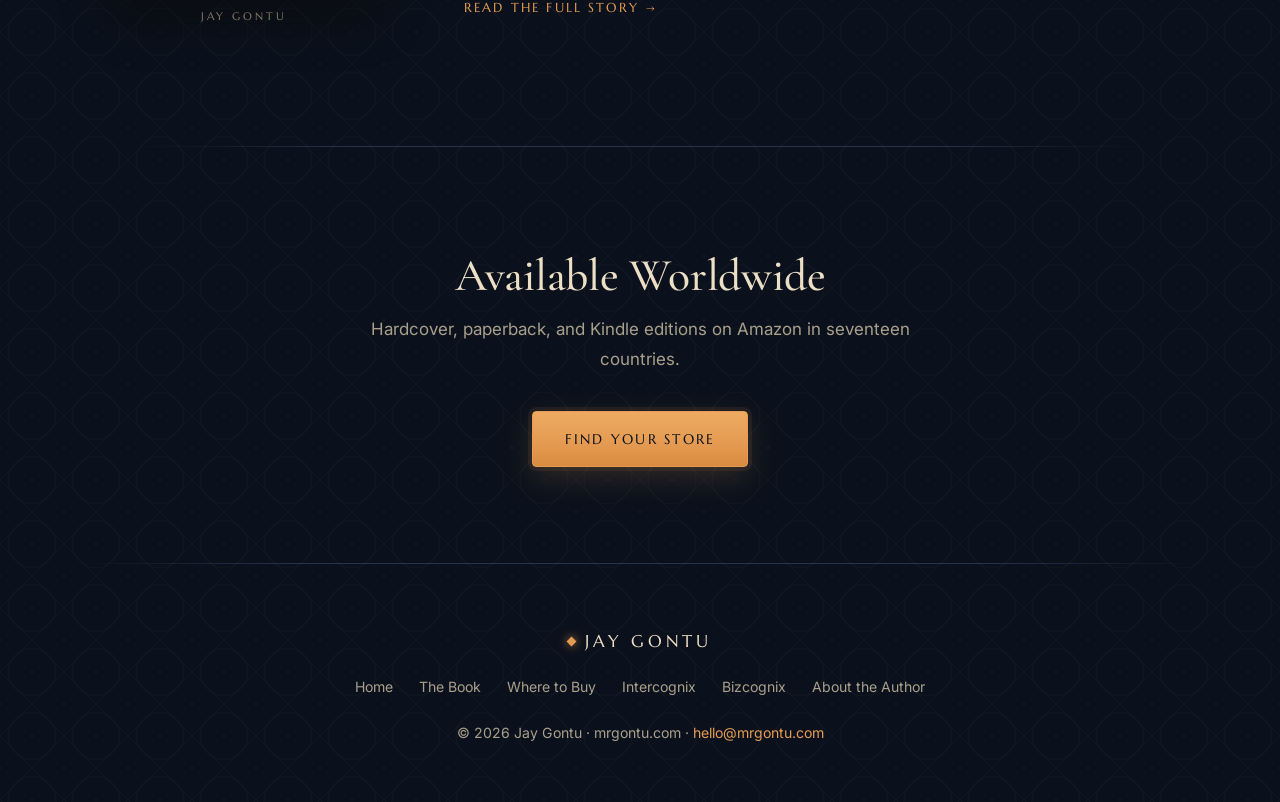
==== commit 12d38597: "One uniform kolam background across every page and section" ====
--- a/index.html
+++ b/index.html
@@ -19,7 +19,7 @@
 <link rel="preconnect" href="https://fonts.googleapis.com" />
 <link rel="preconnect" href="https://fonts.gstatic.com" crossorigin />
 <link href="https://fonts.googleapis.com/css2?family=Cormorant+Garamond:ital,wght@0,500;0,600;1,400;1,500&family=Inter:wght@400;500;600&family=Marcellus&display=swap" rel="stylesheet" />
-<link rel="stylesheet" href="styles.css?v=2026-11-19c" />
+<link rel="stylesheet" href="styles.css?v=2026-11-19d" />
 <script type="application/ld+json">
 {
   "@context": "https://schema.org",
--- a/styles.css
+++ b/styles.css
@@ -21,7 +21,7 @@
   --ease: cubic-bezier(.2, .7, .2, 1);
 
   /* kolam: a dot grid with looping carved lines */
-  --kolam: url("data:image/svg+xml,%3Csvg xmlns='http://www.w3.org/2000/svg' width='64' height='64' viewBox='0 0 64 64'%3E%3Cg fill='none' stroke='%23ecdfc6' stroke-opacity='.022'%3E%3Cpath d='M32 8C45 8 56 19 56 32S45 56 32 56 8 45 8 32 19 8 32 8Z'/%3E%3Cpath d='M32 0 64 32 32 64 0 32Z'/%3E%3C/g%3E%3Cg fill='%23ecdfc6' fill-opacity='.045'%3E%3Ccircle cx='32' cy='32' r='1.3'/%3E%3Ccircle cx='0' cy='0' r='1.3'/%3E%3Ccircle cx='64' cy='0' r='1.3'/%3E%3Ccircle cx='0' cy='64' r='1.3'/%3E%3Ccircle cx='64' cy='64' r='1.3'/%3E%3C/g%3E%3C/svg%3E");
+  --kolam: url("data:image/svg+xml,%3Csvg xmlns='http://www.w3.org/2000/svg' width='64' height='64' viewBox='0 0 64 64'%3E%3Cg fill='none' stroke='%23ecdfc6' stroke-opacity='.025'%3E%3Cpath d='M32 8C45 8 56 19 56 32S45 56 32 56 8 45 8 32 19 8 32 8Z'/%3E%3Cpath d='M32 0 64 32 32 64 0 32Z'/%3E%3C/g%3E%3Cg fill='%23ecdfc6' fill-opacity='.045'%3E%3Ccircle cx='32' cy='32' r='1.3'/%3E%3Ccircle cx='0' cy='0' r='1.3'/%3E%3Ccircle cx='64' cy='0' r='1.3'/%3E%3Ccircle cx='0' cy='64' r='1.3'/%3E%3Ccircle cx='64' cy='64' r='1.3'/%3E%3C/g%3E%3C/svg%3E");
   /* small lotus-diamond ornament for dividers */
   --ornament: url("data:image/svg+xml,%3Csvg xmlns='http://www.w3.org/2000/svg' width='64' height='16' viewBox='0 0 64 16'%3E%3Cpath d='M32 4.5 35.5 8 32 11.5 28.5 8Z' fill='none' stroke='%23e59c52' stroke-opacity='.8'/%3E%3C/svg%3E");
   /* toran: a garland of small temple arches */
@@ -38,6 +38,8 @@
 
 body {
   background-color: var(--basalt);
+  background-image: var(--kolam);      /* one faint kolam ground, the same everywhere */
+  background-size: 64px 64px;
   color: var(--sandstone);
   font-family: var(--sans);
   font-size: 1.0625rem;
@@ -115,10 +117,7 @@
   text-align: center;
   overflow: hidden;
   isolation: isolate;
-  background:
-    radial-gradient(ellipse 55% 50% at 50% 30%, rgba(229, 156, 82, 0.14), transparent 70%),
-    linear-gradient(180deg, rgba(11,17,28,0) 55%, var(--basalt)),
-    var(--kolam);
+  background: none;
 }
 header.hero::before {               /* faint carved mandala behind the name */
   content: ""; position: absolute; z-index: -1;
@@ -370,14 +369,12 @@
   position: relative;
   text-align: center;
   padding: 104px 24px 96px;
-  background:
-    radial-gradient(ellipse 50% 70% at 50% 100%, rgba(229, 156, 82, 0.14), transparent 70%),
-    linear-gradient(180deg, var(--basalt), #0e1523);
-  border-top: 1px solid var(--stone-edge);
+  background: none;
 }
 .cta-band::before {                 /* toran garland hung along the top */
   content: ""; position: absolute; top: 0; left: 0; right: 0; height: 18px;
-  display: none;
+  height: 1px; left: 50%; right: auto; width: min(var(--max), calc(100% - 48px)); transform: translateX(-50%);
+  background: linear-gradient(90deg, transparent, var(--stone-edge) 20%, var(--stone-edge) 80%, transparent);
   -webkit-mask-image: linear-gradient(90deg, transparent, #000 25%, #000 75%, transparent);
   mask-image: linear-gradient(90deg, transparent, #000 25%, #000 75%, transparent);
 }
@@ -392,7 +389,13 @@
   text-align: center;
   color: var(--sandstone-dim);
   font-size: 0.88rem;
-  background: #090e17;
+  background: none;
+  border-top: 0;
+}
+footer::before {
+  content: ""; position: absolute; top: 0; left: 50%; transform: translateX(-50%); height: 1px;
+  width: min(var(--max), calc(100% - 48px));
+  background: linear-gradient(90deg, transparent, var(--stone-edge) 20%, var(--stone-edge) 80%, transparent);
 }
 footer .brand { display: inline-flex; margin-bottom: 18px; }
 .footer-nav { display: flex; gap: 8px 26px; justify-content: center; flex-wrap: wrap; margin-bottom: 22px; font-size: 0.88rem; }
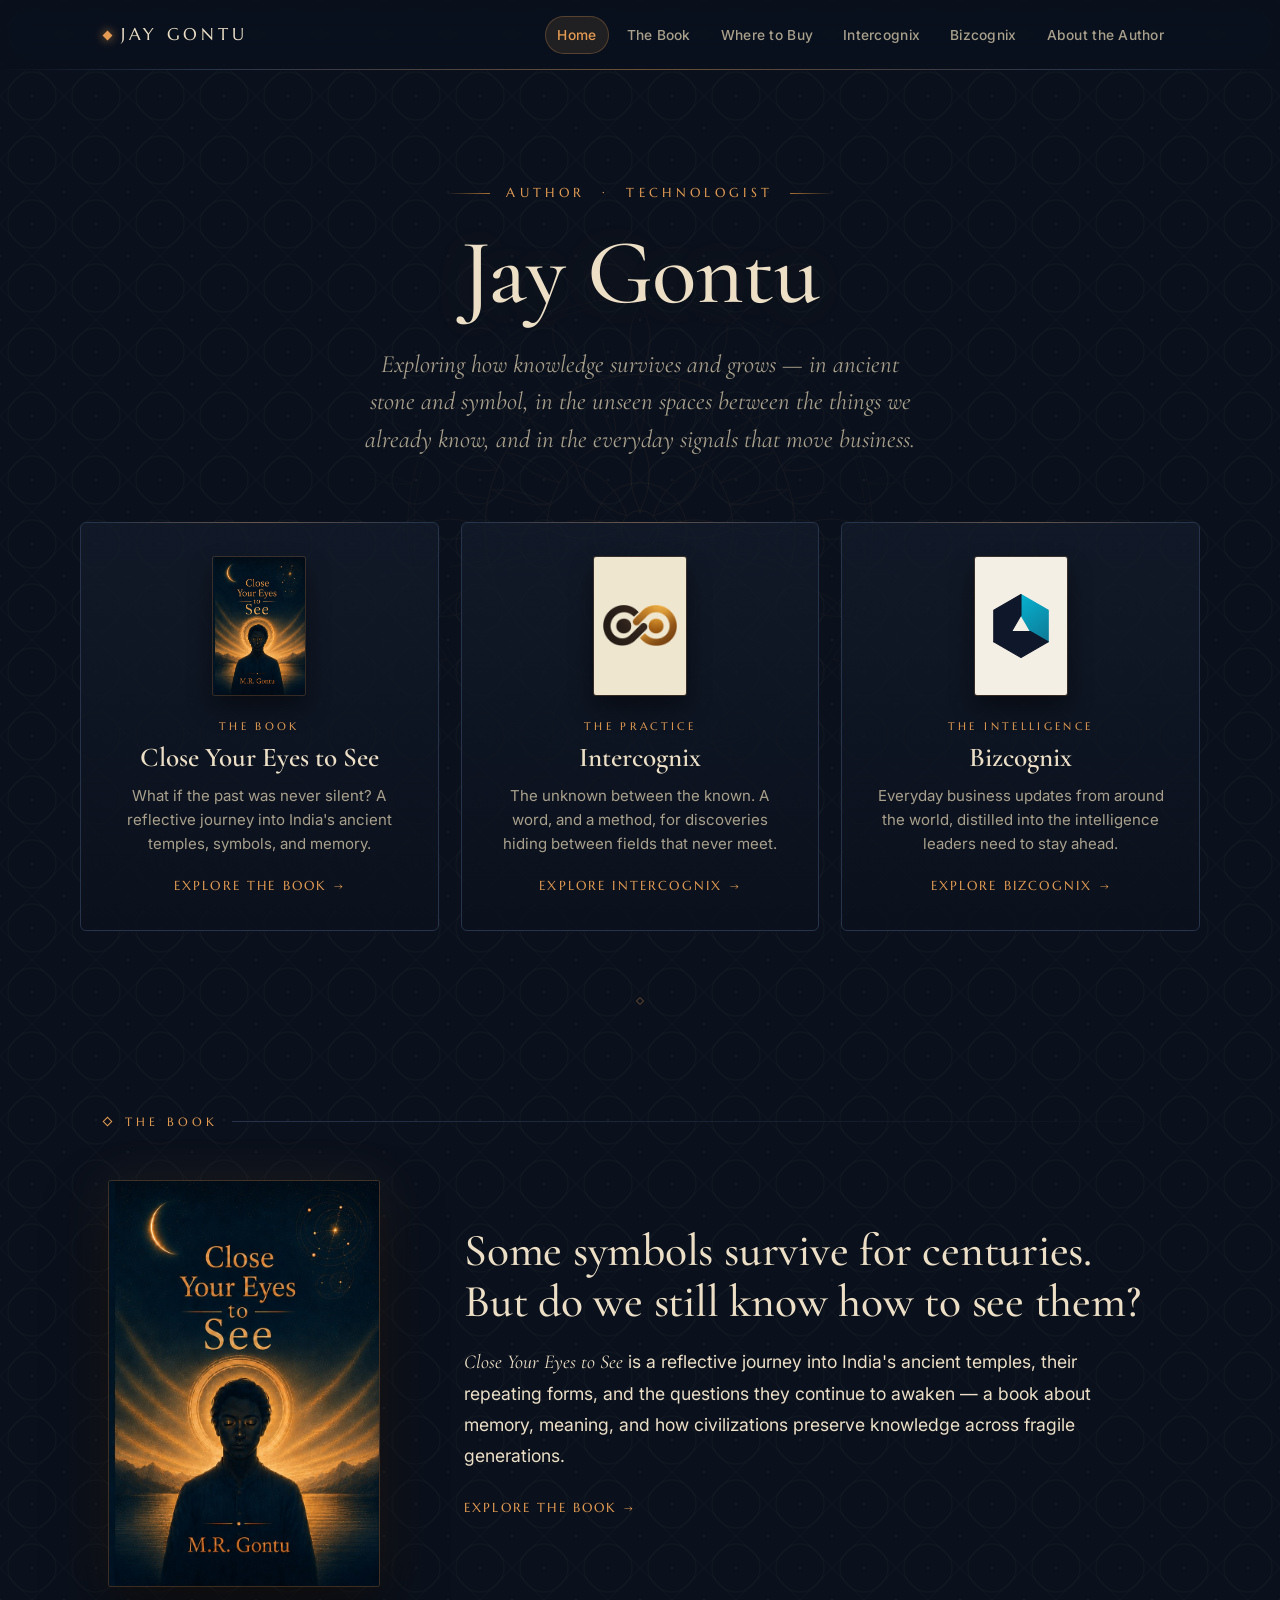
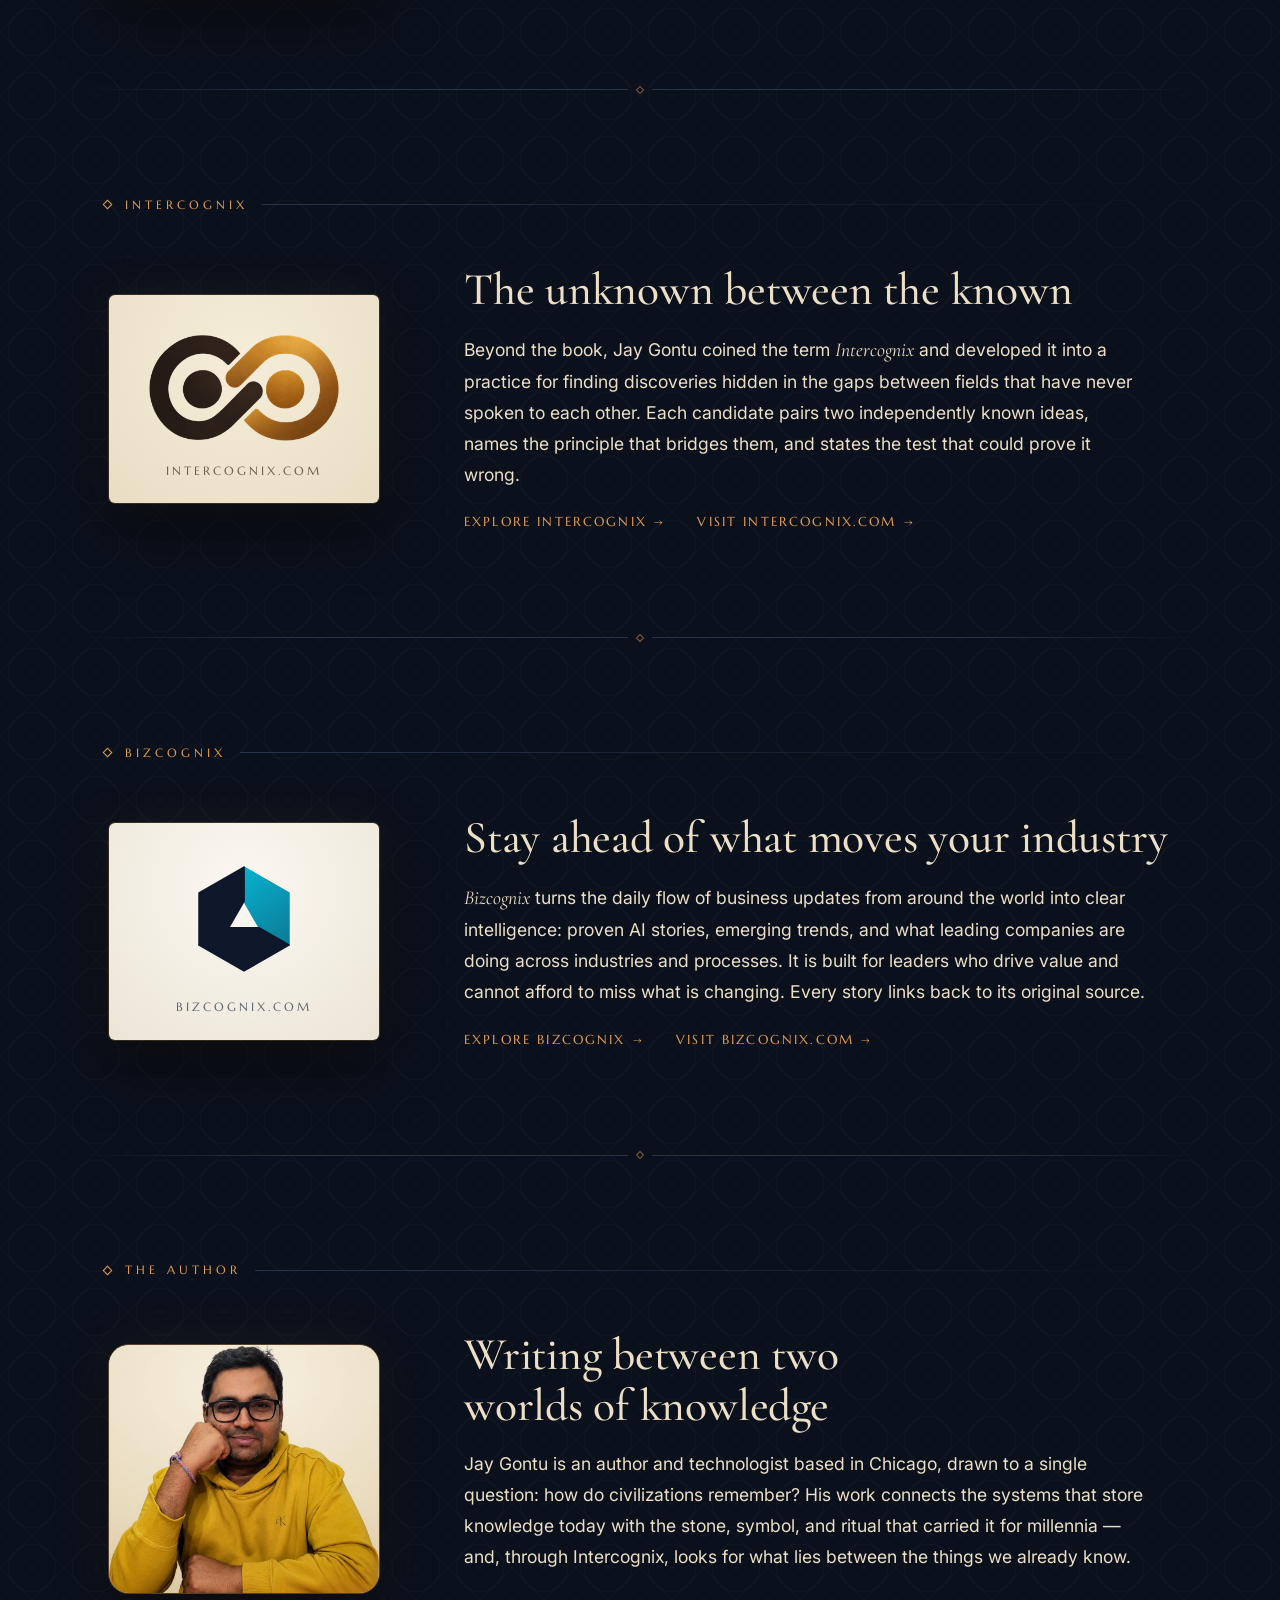
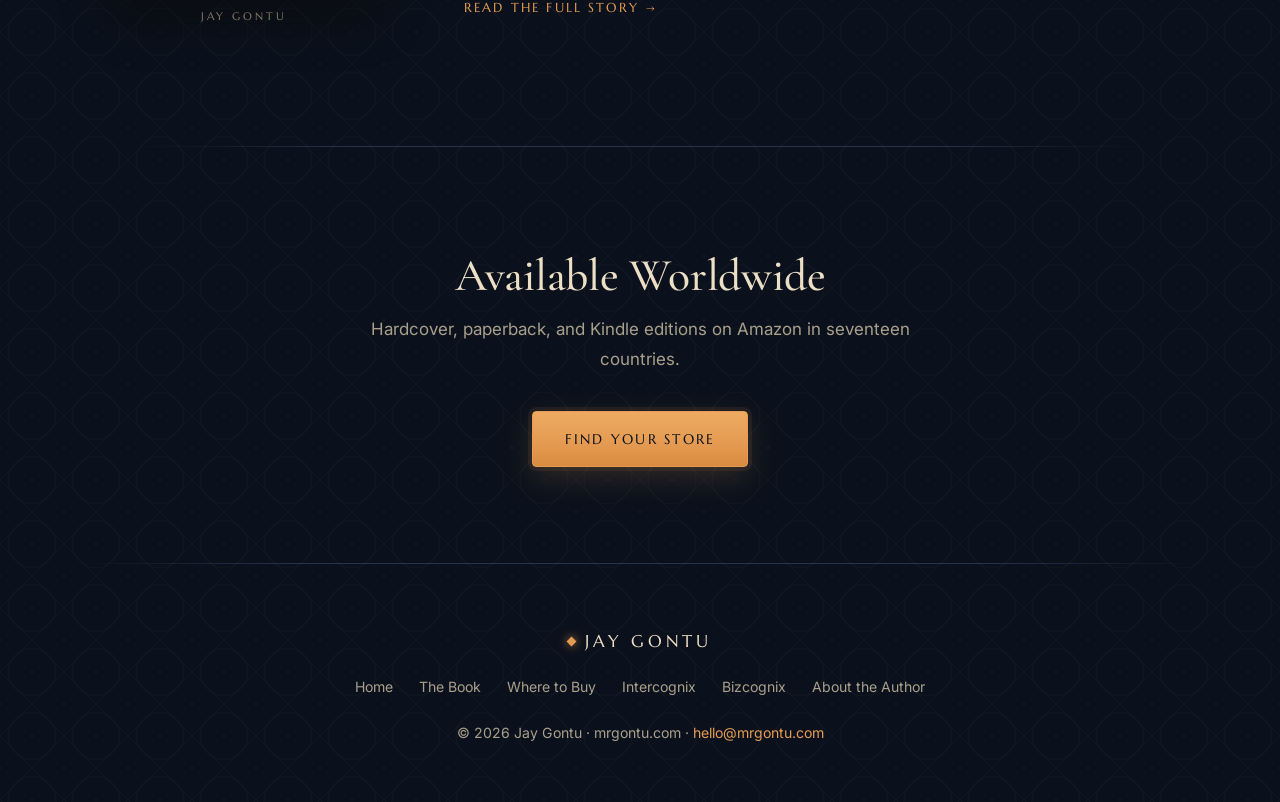
==== commit 600d8cf8: "New Bizcognix Pattern Nexus mark on light plates; refresh share image" ====
--- a/index.html
+++ b/index.html
@@ -19,7 +19,7 @@
 <link rel="preconnect" href="https://fonts.googleapis.com" />
 <link rel="preconnect" href="https://fonts.gstatic.com" crossorigin />
 <link href="https://fonts.googleapis.com/css2?family=Cormorant+Garamond:ital,wght@0,500;0,600;1,400;1,500&family=Inter:wght@400;500;600&family=Marcellus&display=swap" rel="stylesheet" />
-<link rel="stylesheet" href="styles.css?v=2026-11-19d" />
+<link rel="stylesheet" href="styles.css?v=2026-11-19e" />
 <script type="application/ld+json">
 {
   "@context": "https://schema.org",
@@ -123,7 +123,7 @@
     <p class="label">Bizcognix</p>
     <div class="teaser-grid">
       <a class="bx-plate-link" href="bizcognix.html"><figure class="bx-plate">
-        <img src="bizcognix_mark.svg" width="40" height="40" alt="The Bizcognix mark: a letter B on a navy square, with a small cyan spark" />
+        <img src="bizcognix_mark.svg" width="40" height="40" alt="The Bizcognix mark: a geometric hexagon with a cyan facet and open triangle" />
         <figcaption>bizcognix.com</figcaption>
       </figure></a>
       <div class="teaser-copy">
--- a/styles.css
+++ b/styles.css
@@ -525,26 +525,29 @@
 }
 
 /* ---------- Bizcognix ----------
-   The official mark is a navy rounded square, already built for a dark
-   field, so it sits directly on this palette — no parchment plate. */
-.bx-plate { background: radial-gradient(circle at 50% 30%, #18233a, var(--stone)); }
+   The Pattern Nexus mark (navy + cyan facets) is the light-mode mark
+   used on bizcognix.com. Its navy facets would vanish on night stone,
+   so — like Intercognix — it always sits on its own light plate. */
+.bx-plate { background: radial-gradient(circle at 50% 30%, #fbf8f2, #ece5d6); }
 a.bx-plate-link { display: block; }
-.bx-plate img { width: 100%; max-width: 132px; height: auto; display: block; margin: 0 auto; }
+.bx-plate img { width: 100%; max-width: 112px; height: auto; display: block; margin: 0 auto; }
 .bx-plate figcaption {
   font-family: var(--inscribe);
   font-size: 0.72rem; letter-spacing: 0.26em; text-transform: uppercase;
-  color: var(--sandstone-dim); padding-top: 20px;
+  color: #5d6472; padding-top: 22px;
 }
 .bx-hero-mark {
   display: inline-block;
+  background: #f6f2ea;
+  padding: 14px 18px;
   margin-bottom: 36px;
-  border-radius: 14px;
+  border-radius: var(--radius);
   box-shadow: 0 0 0 1px rgba(229,156,82,.25), 0 0 40px rgba(229,156,82,.1);
 }
-.bx-hero-mark img { width: 72px; height: auto; display: block; border-radius: 12px; }
-
-.work-thumb.bx { background: #0b1f3a; }
-.work-thumb.bx img { width: 64px; height: auto; object-fit: contain; }
+.bx-hero-mark img { width: 64px; height: auto; display: block; }
+
+.work-thumb.bx { background: #f4efe5; }
+.work-thumb.bx img { width: 68px; height: auto; object-fit: contain; }
 
 /* Three works share the person-first hero. On a wide screen the cards
    stack the thumb above the copy so each column stays readable; below
@@ -554,7 +557,7 @@
   .works.three .work { grid-template-columns: 1fr; gap: 22px; align-items: start; justify-items: center; text-align: center; padding: 34px 28px 30px; }
 }
 @media (max-width: 980px) { .works.three { grid-template-columns: 1fr; max-width: 560px; } }
-@media (max-width: 420px) { .works.three .work-thumb.bx img { width: 48px; } }
+@media (max-width: 420px) { .works.three .work-thumb.bx img { width: 54px; } }
 
 /* ---------- Small screens ---------- */
 @media (max-width: 600px) {
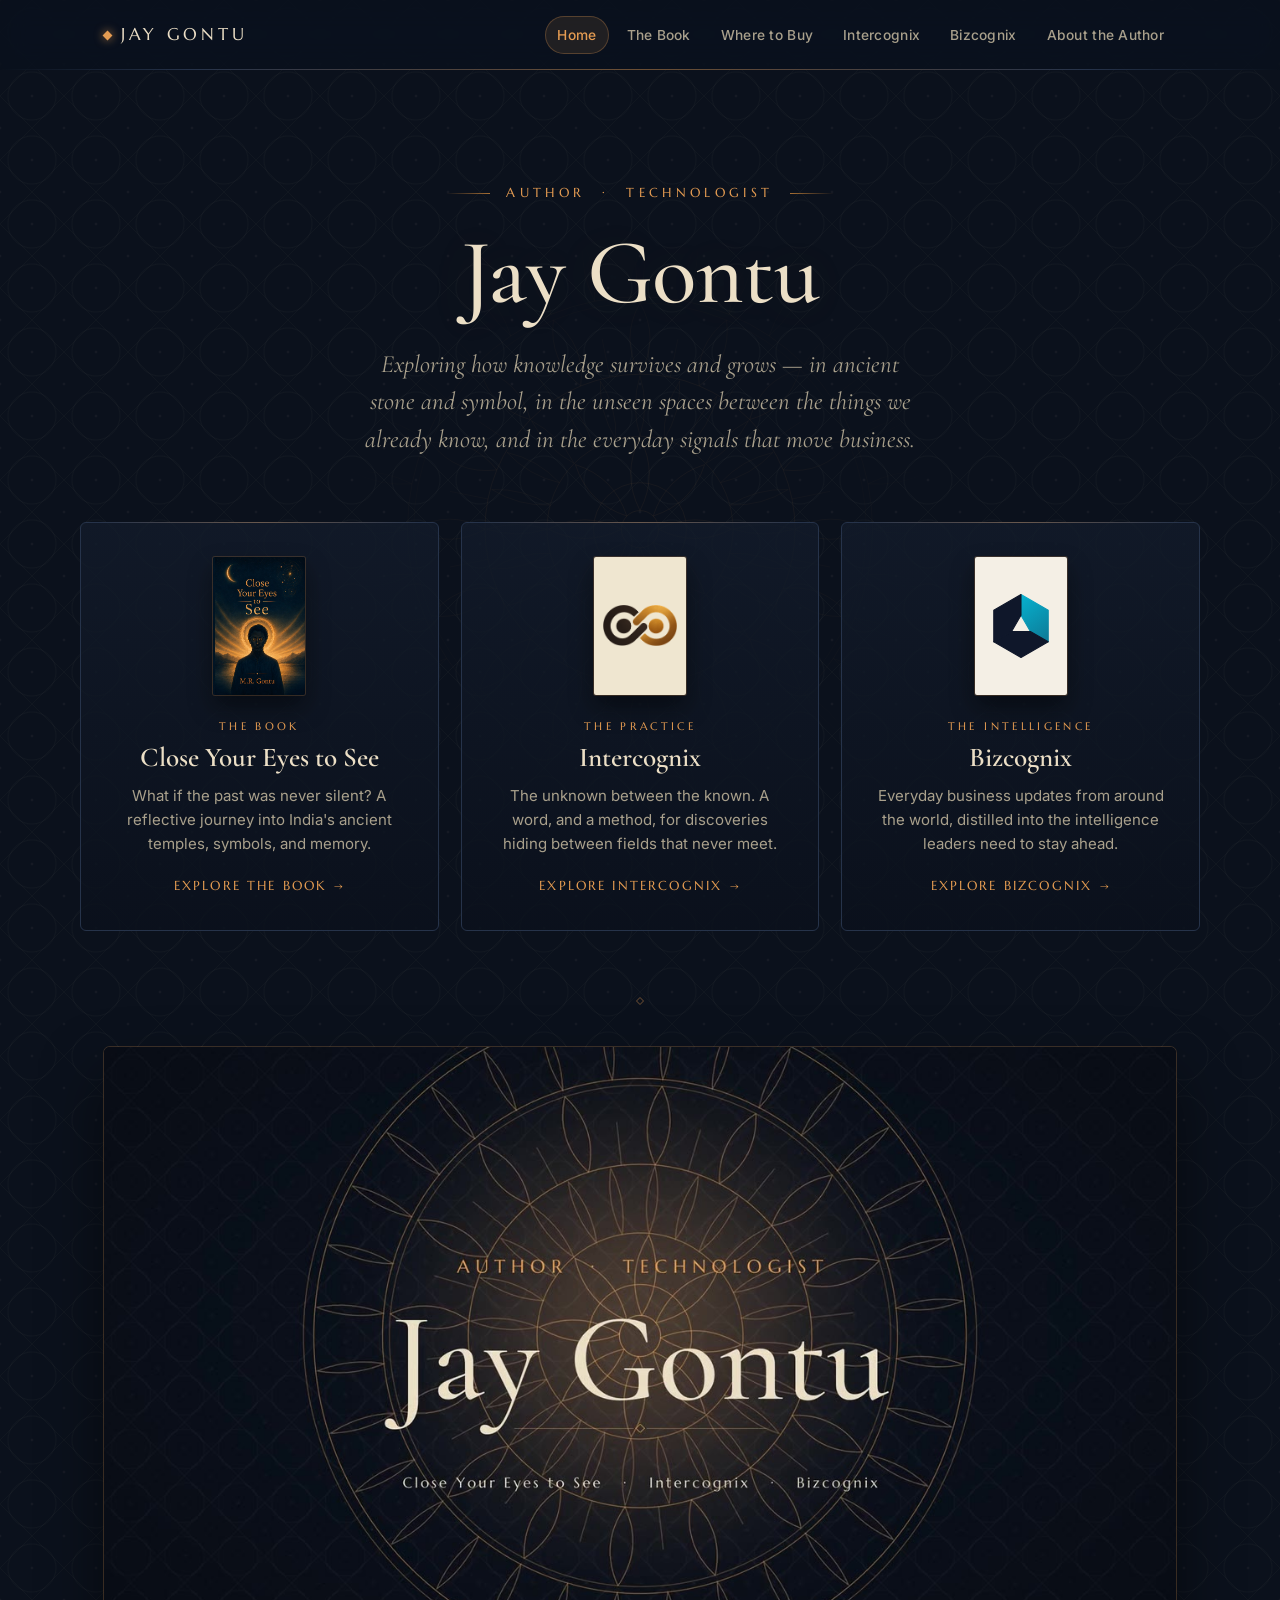
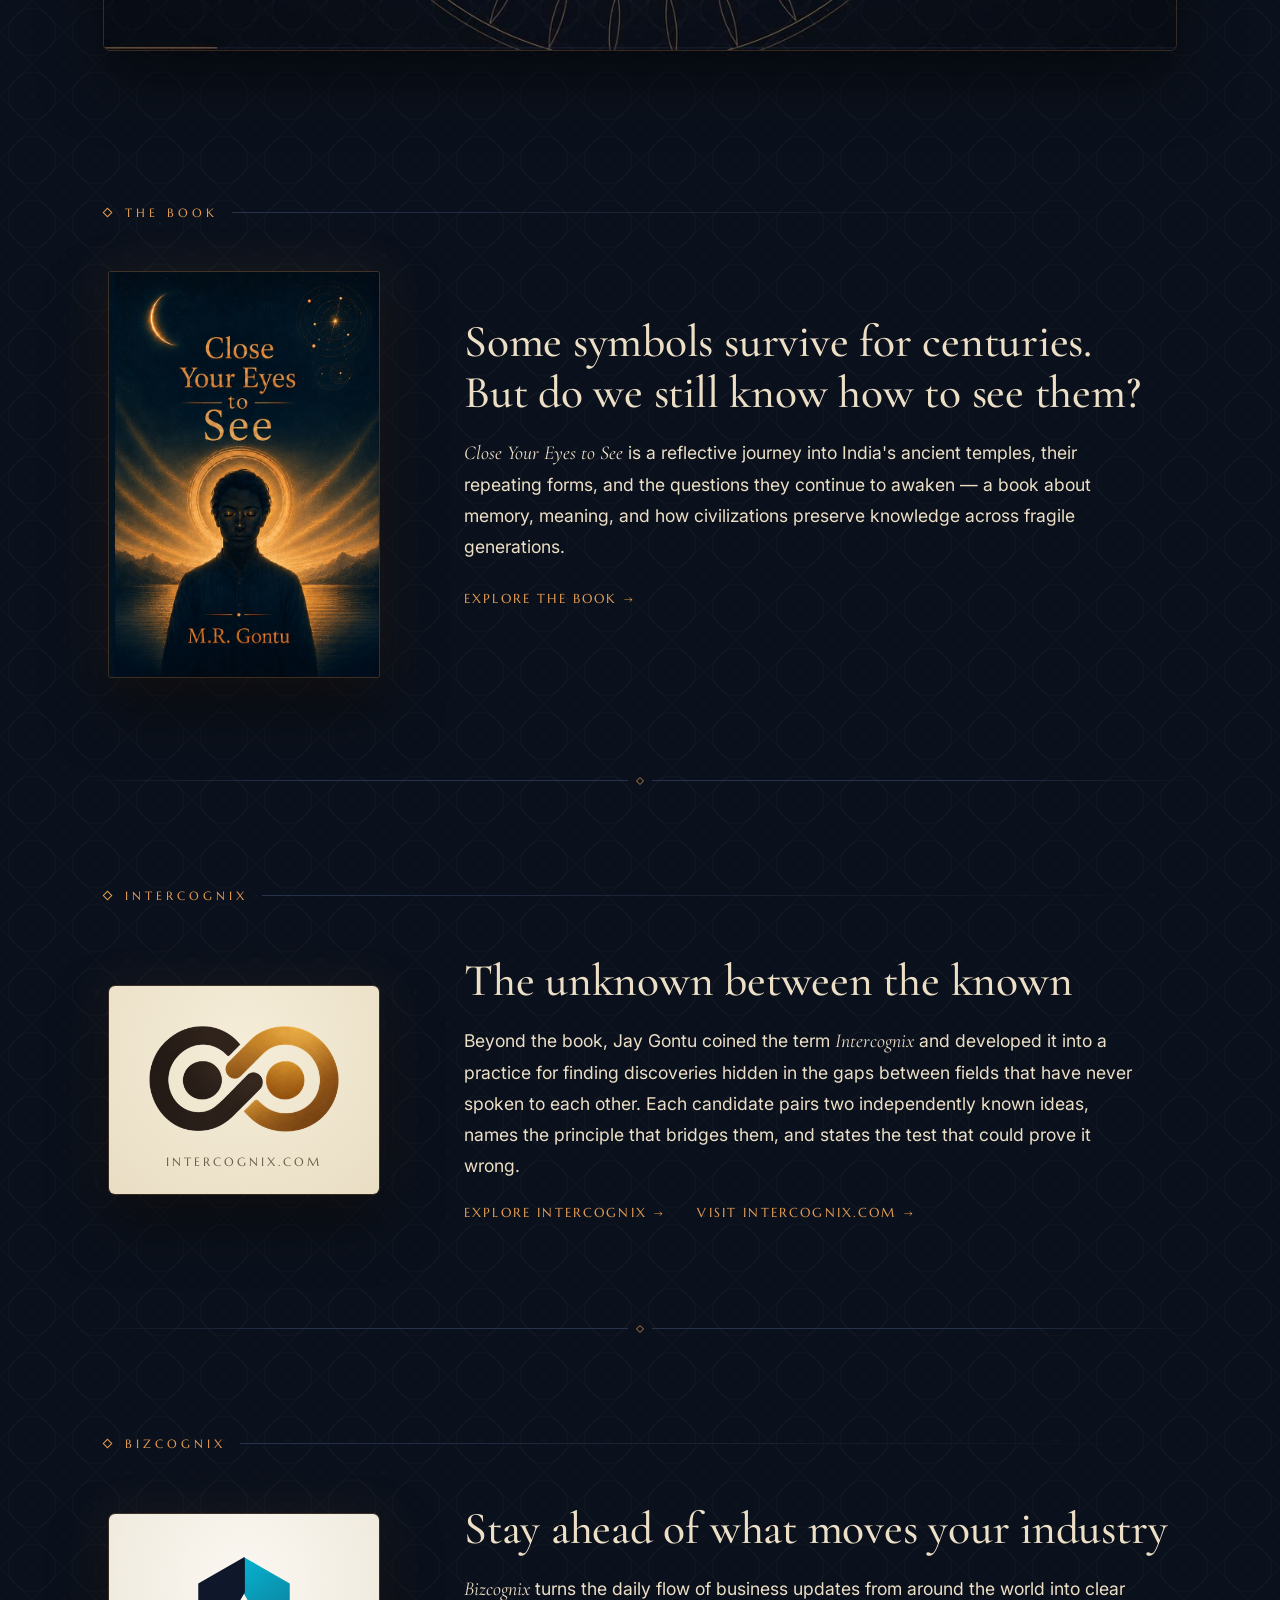
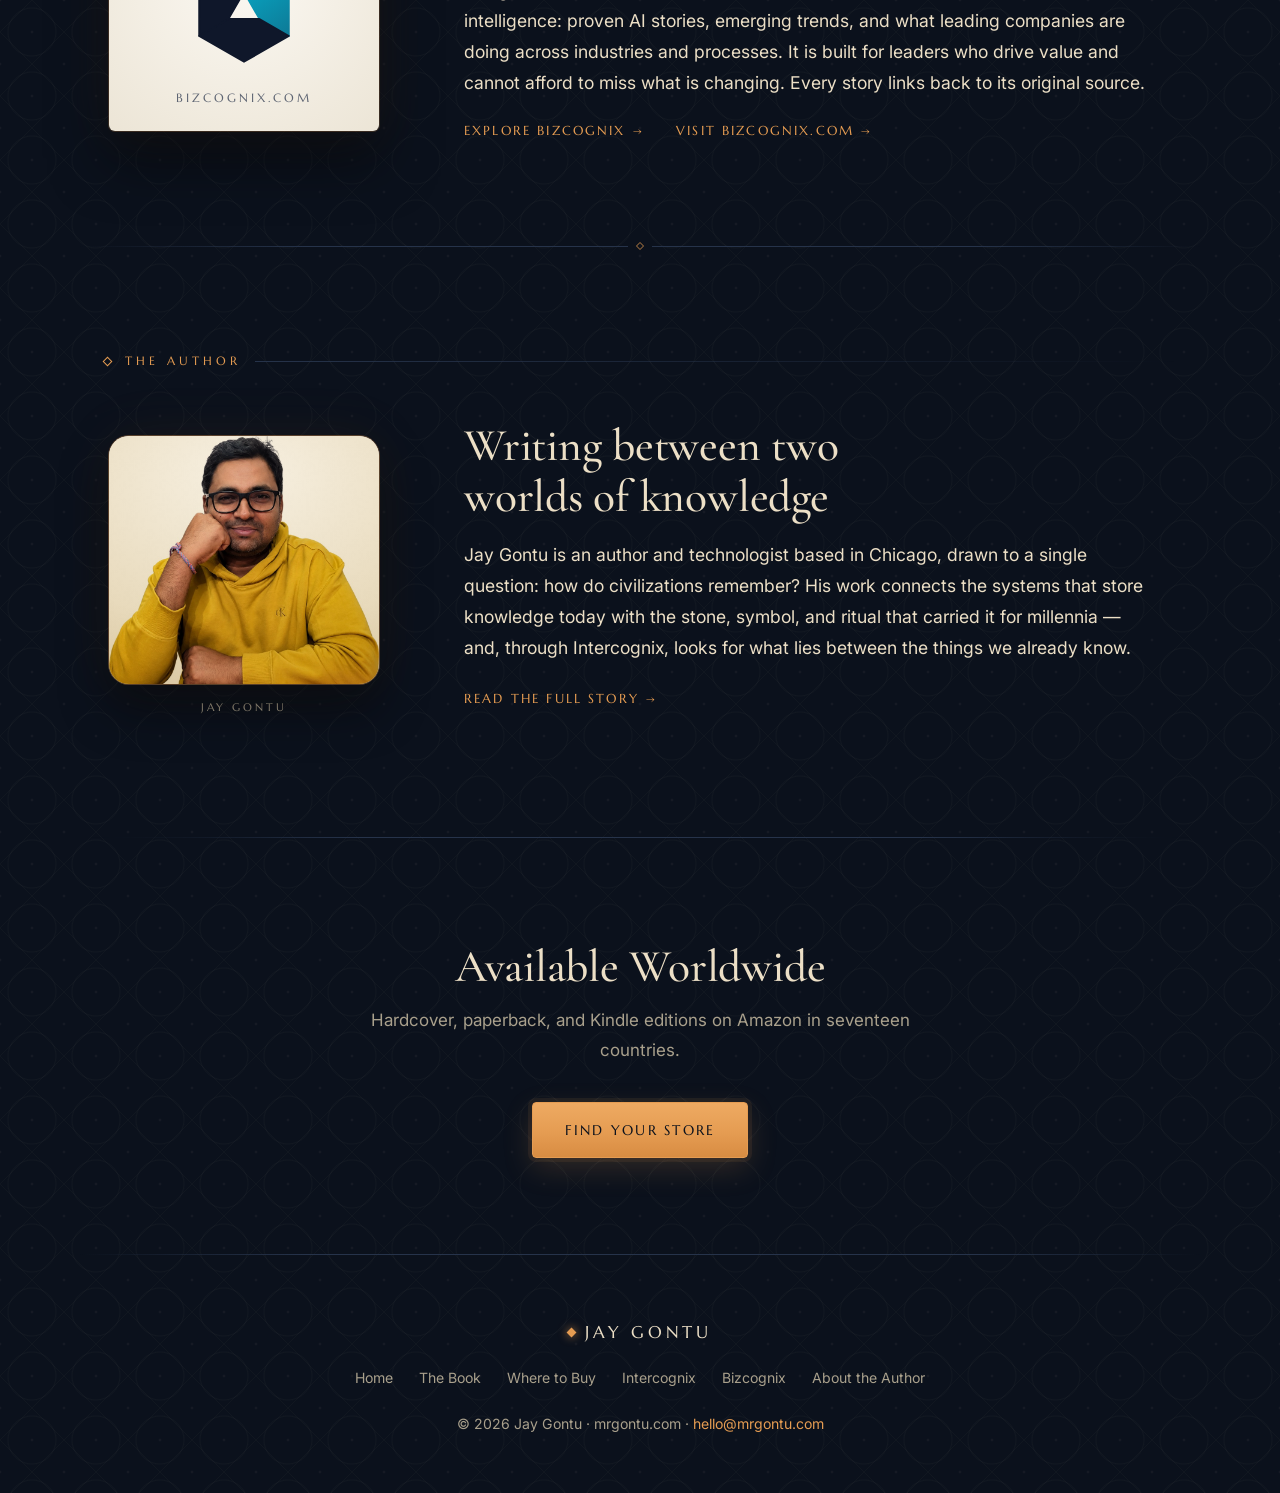
==== commit 8d0ed517: "Add silent looping film under the home hero, lazy-loaded" ====
--- a/index.html
+++ b/index.html
@@ -19,7 +19,7 @@
 <link rel="preconnect" href="https://fonts.googleapis.com" />
 <link rel="preconnect" href="https://fonts.gstatic.com" crossorigin />
 <link href="https://fonts.googleapis.com/css2?family=Cormorant+Garamond:ital,wght@0,500;0,600;1,400;1,500&family=Inter:wght@400;500;600&family=Marcellus&display=swap" rel="stylesheet" />
-<link rel="stylesheet" href="styles.css?v=2026-11-19e" />
+<link rel="stylesheet" href="styles.css?v=2026-11-21" />
 <script type="application/ld+json">
 {
   "@context": "https://schema.org",
@@ -82,6 +82,18 @@
   </div>
 </header>
 
+<section class="film" aria-label="A short film of the site's themes">
+  <div class="wrap">
+    <figure class="film-frame">
+      <video id="siteFilm" muted loop playsinline preload="none" poster="site-video-poster.jpg"
+             width="1280" height="720"
+             aria-label="A short, silent motion-graphics film of the site's themes: Jay Gontu, Close Your Eyes to See, Intercognix and Bizcognix, using only graphics and text.">
+        <source data-src="site-video.mp4" type="video/mp4" />
+      </video>
+    </figure>
+  </div>
+</section>
+
 <main>
 
 <section class="no-rule">
@@ -177,5 +189,29 @@
 </footer>
 
 <script>(function(){var n=document.querySelector(".nav-links"),a=n&&n.querySelector(".active");if(a&&n.scrollWidth>n.clientWidth)n.scrollLeft=a.offsetLeft-(n.clientWidth-a.offsetWidth)/2;})();</script>
+<script>
+(function(){
+  var v=document.getElementById("siteFilm"); if(!v) return;
+  var reduce=window.matchMedia("(prefers-reduced-motion: reduce)").matches;
+  function attach(){
+    var s=v.querySelector("source");
+    if(s && !s.getAttribute("src")){ s.src=s.dataset.src; v.load(); }
+  }
+  if(reduce){
+    v.controls=true;
+    v.addEventListener("play", function(){
+      attach();
+      v.addEventListener("loadeddata", function(){ v.play(); }, {once:true});
+    });
+    return;
+  }
+  new IntersectionObserver(function(entries){
+    entries.forEach(function(e){
+      if(e.isIntersecting){ attach(); v.play().catch(function(){}); }
+      else v.pause();
+    });
+  }, {threshold:0.35}).observe(v);
+})();
+</script>
 </body>
 </html>
--- a/styles.css
+++ b/styles.css
@@ -559,6 +559,24 @@
 @media (max-width: 980px) { .works.three { grid-template-columns: 1fr; max-width: 560px; } }
 @media (max-width: 420px) { .works.three .work-thumb.bx img { width: 54px; } }
 
+/* ---------- Home film ----------
+   The 40-second silent motion-graphics film sits just under the
+   person-first hero. It is lazy-loaded and paused off-screen;
+   visitors who ask for reduced motion see the poster and play it
+   themselves. */
+.film { padding: 8px 0 80px; }
+.film::before { display: none; }
+.film-frame {
+  margin: 0;
+  border-radius: var(--radius);
+  overflow: hidden;
+  background: var(--basalt);
+  box-shadow: 0 0 0 1px rgba(229,156,82,.22), 0 30px 60px rgba(0,0,0,.5);
+}
+.film video { display: block; width: 100%; height: auto; background: var(--basalt); vertical-align: top; }
+
+@media (max-width: 600px) { .film { padding: 0 0 56px; } }
+
 /* ---------- Small screens ---------- */
 @media (max-width: 600px) {
   body { font-size: 1rem; }
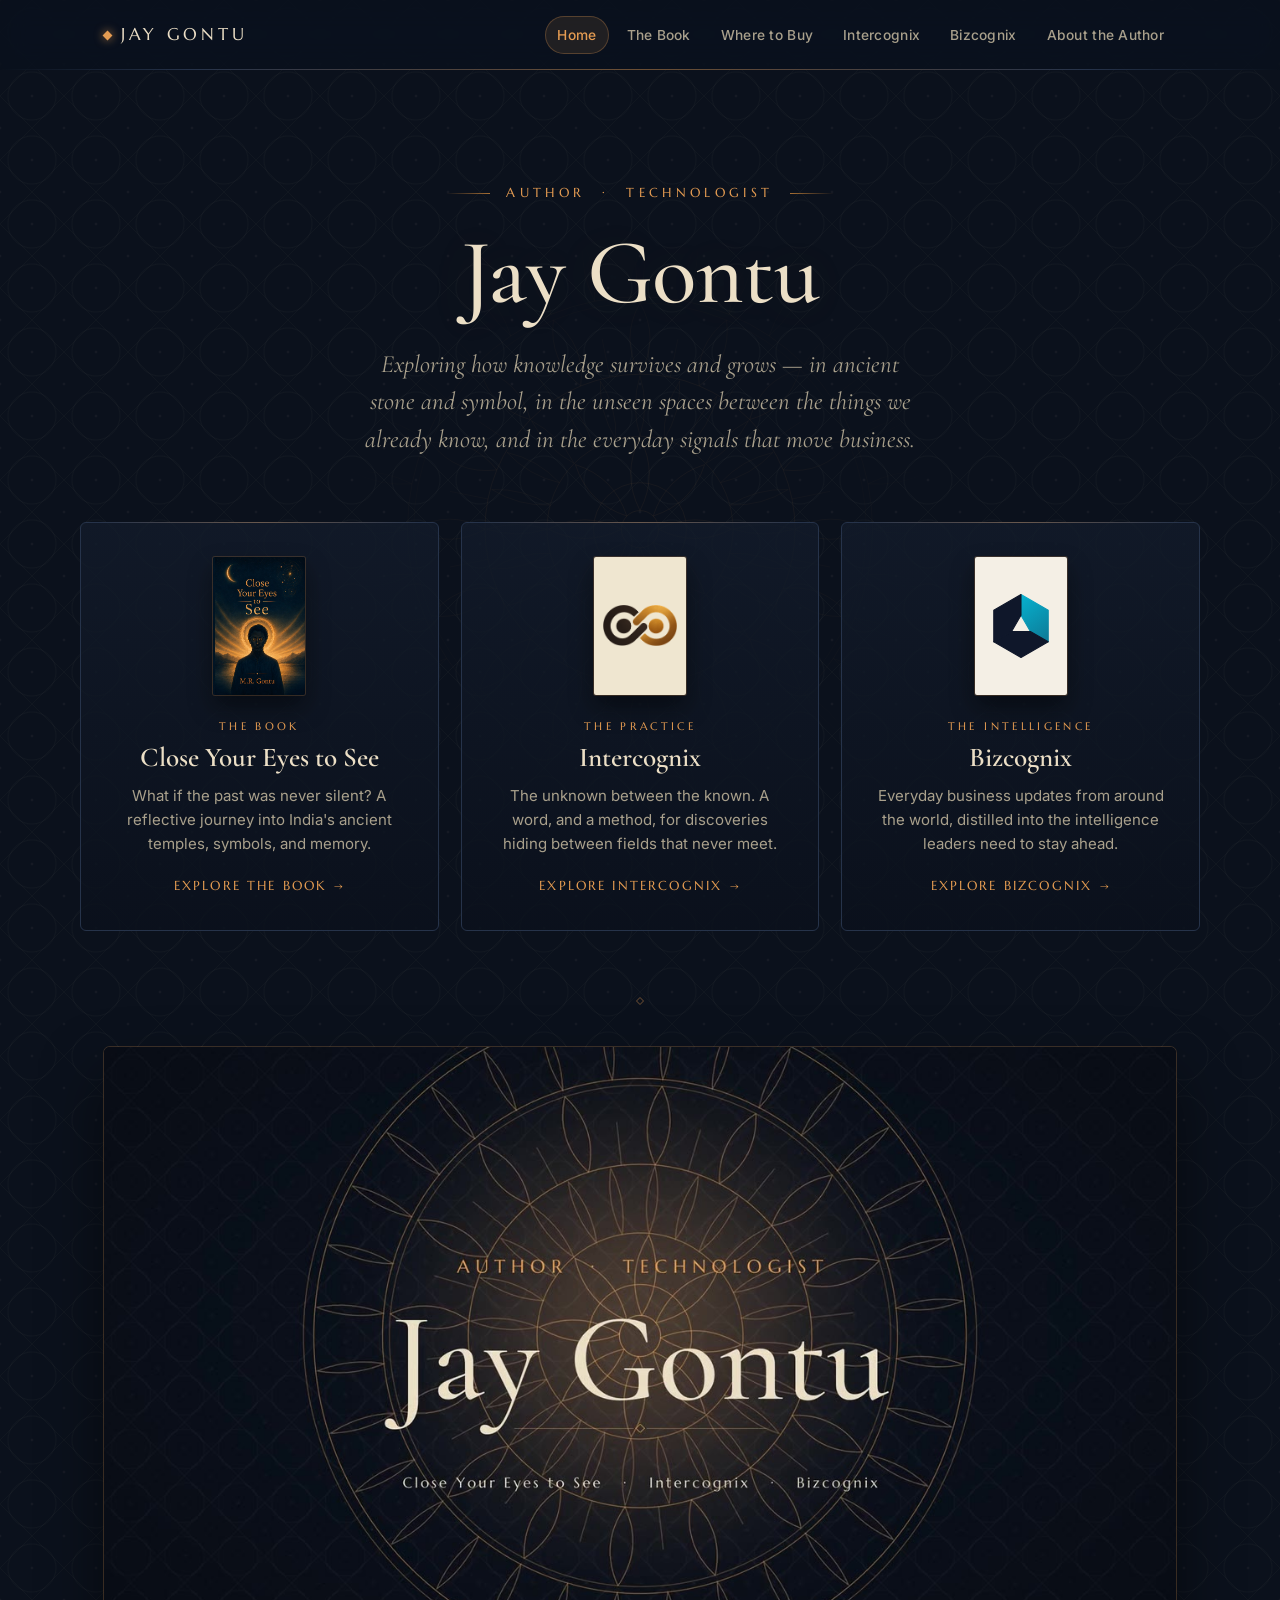
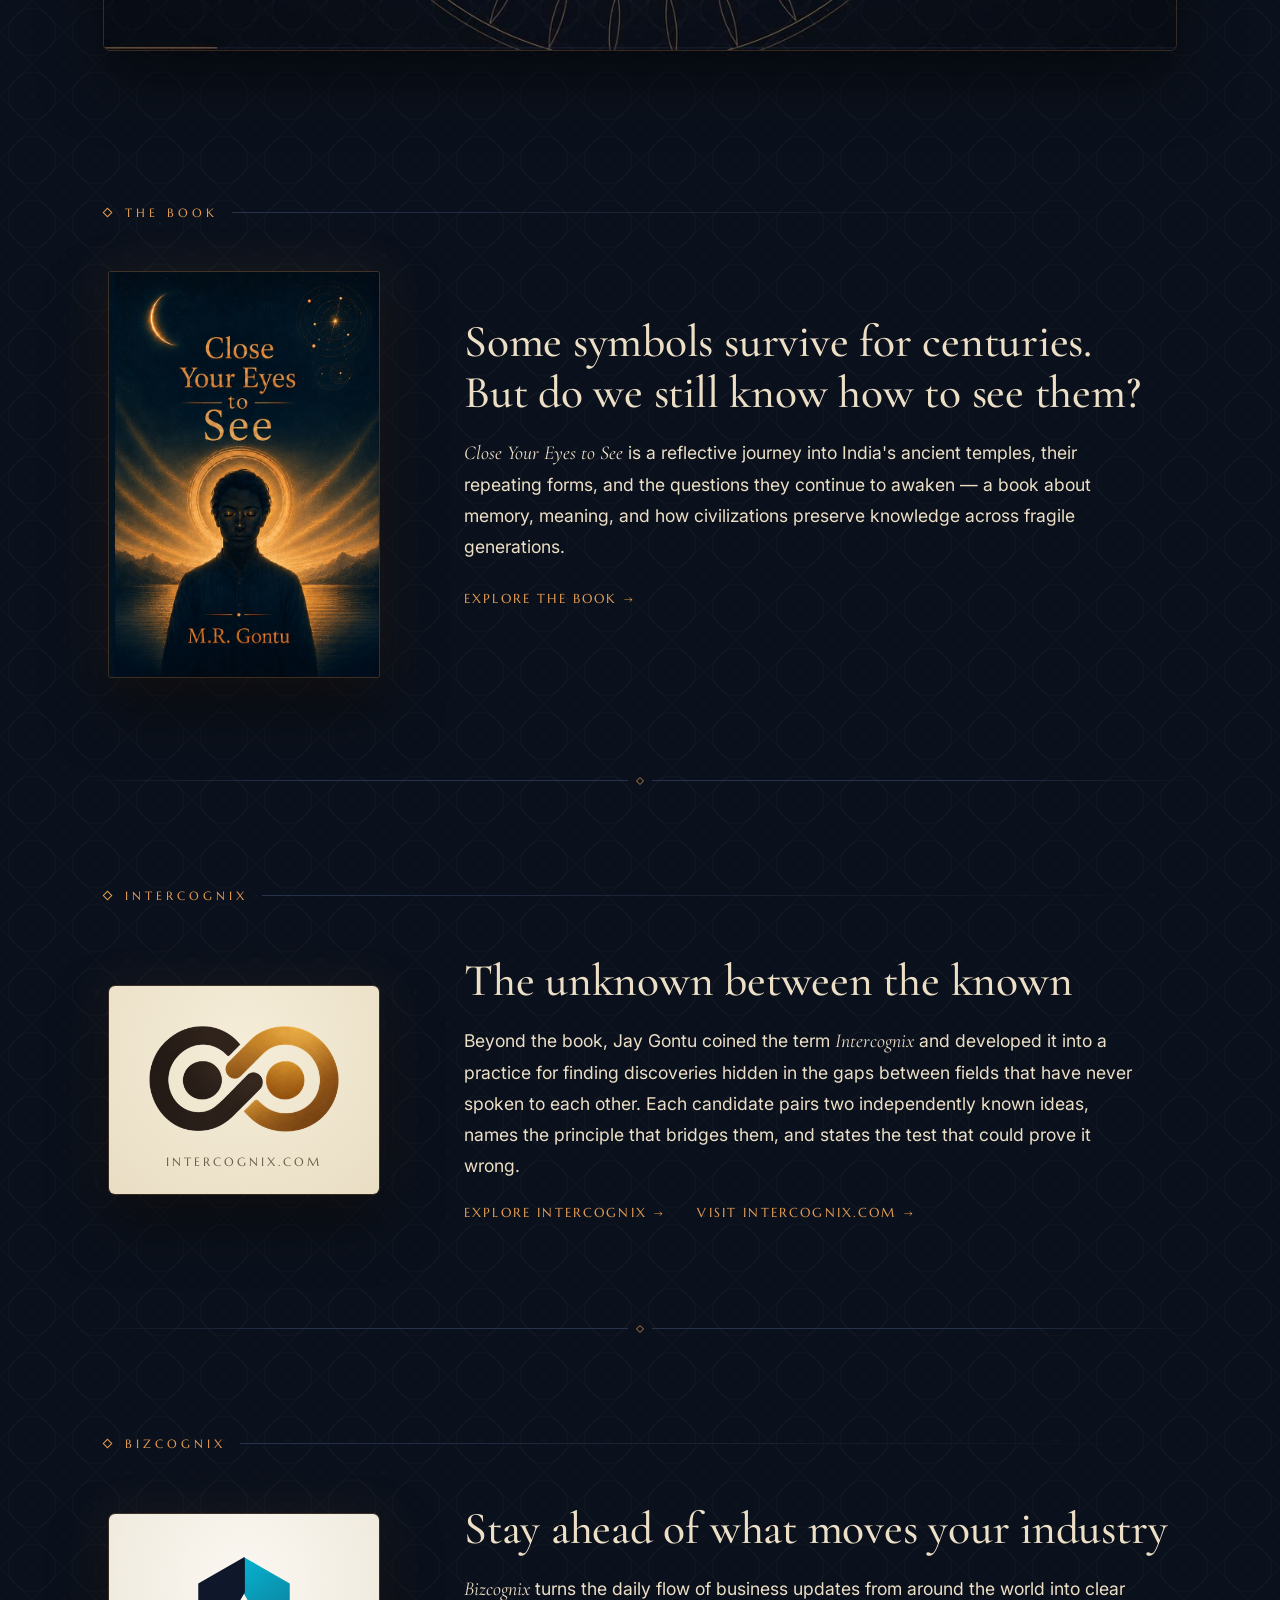
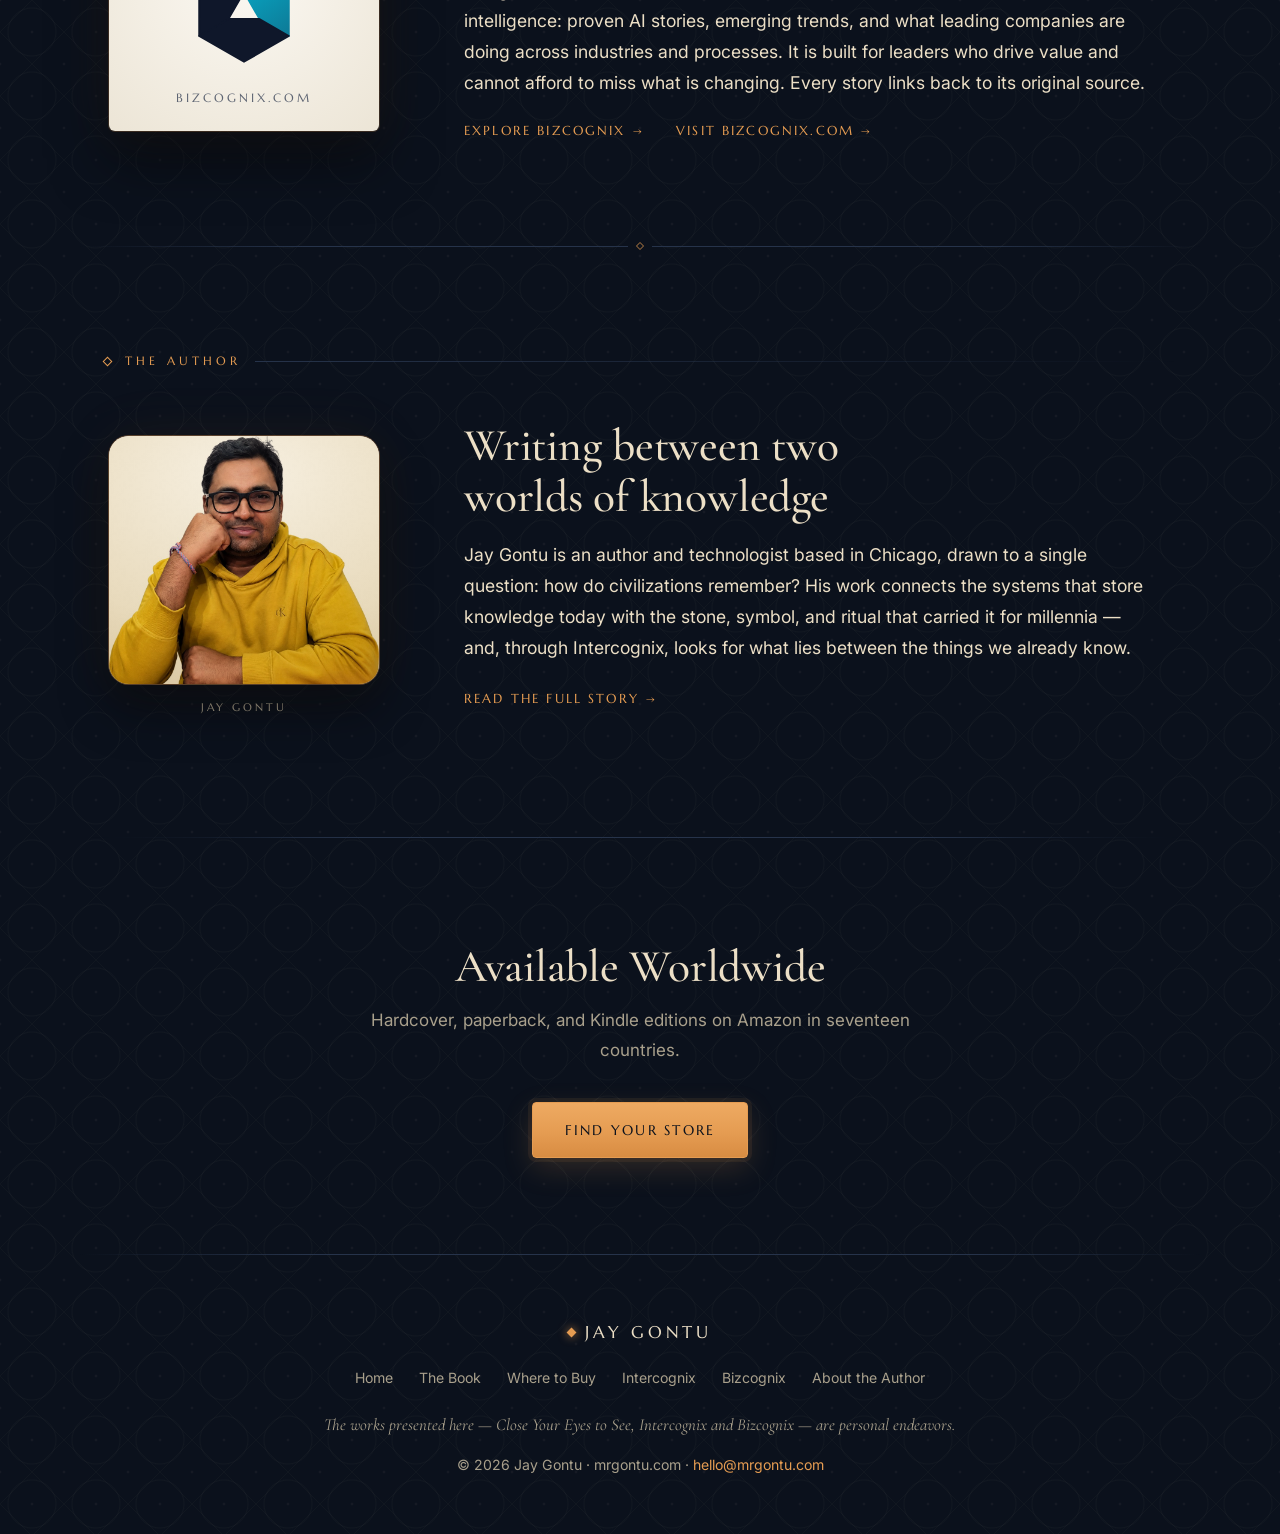
==== commit 3bd983cc: "Note in the footer that the works are personal endeavors" ====
--- a/index.html
+++ b/index.html
@@ -19,7 +19,7 @@
 <link rel="preconnect" href="https://fonts.googleapis.com" />
 <link rel="preconnect" href="https://fonts.gstatic.com" crossorigin />
 <link href="https://fonts.googleapis.com/css2?family=Cormorant+Garamond:ital,wght@0,500;0,600;1,400;1,500&family=Inter:wght@400;500;600&family=Marcellus&display=swap" rel="stylesheet" />
-<link rel="stylesheet" href="styles.css?v=2026-11-21" />
+<link rel="stylesheet" href="styles.css?v=2026-11-25" />
 <script type="application/ld+json">
 {
   "@context": "https://schema.org",
@@ -185,6 +185,7 @@
     <a href="bizcognix.html">Bizcognix</a>
     <a href="about.html">About the Author</a>
   </div>
+  <p class="footer-note">The works presented here — Close Your Eyes to See, Intercognix and Bizcognix — are personal endeavors.</p>
   <p>© 2026 Jay Gontu · mrgontu.com · <a href="mailto:hello@mrgontu.com">hello@mrgontu.com</a></p>
 </footer>
 
--- a/styles.css
+++ b/styles.css
@@ -401,6 +401,11 @@
 .footer-nav { display: flex; gap: 8px 26px; justify-content: center; flex-wrap: wrap; margin-bottom: 22px; font-size: 0.88rem; }
 .footer-nav a { color: var(--sandstone-dim); }
 .footer-nav a:hover { color: var(--lamp); }
+.footer-note {
+  max-width: 46em; margin: 0 auto 16px;
+  font-family: var(--serif); font-style: italic; font-size: 1.05rem;
+  line-height: 1.5; color: var(--sandstone-dim);
+}
 
 /* ---------- Intercognix ----------
    The Intercognix mark is brown + gold on transparency, built for the
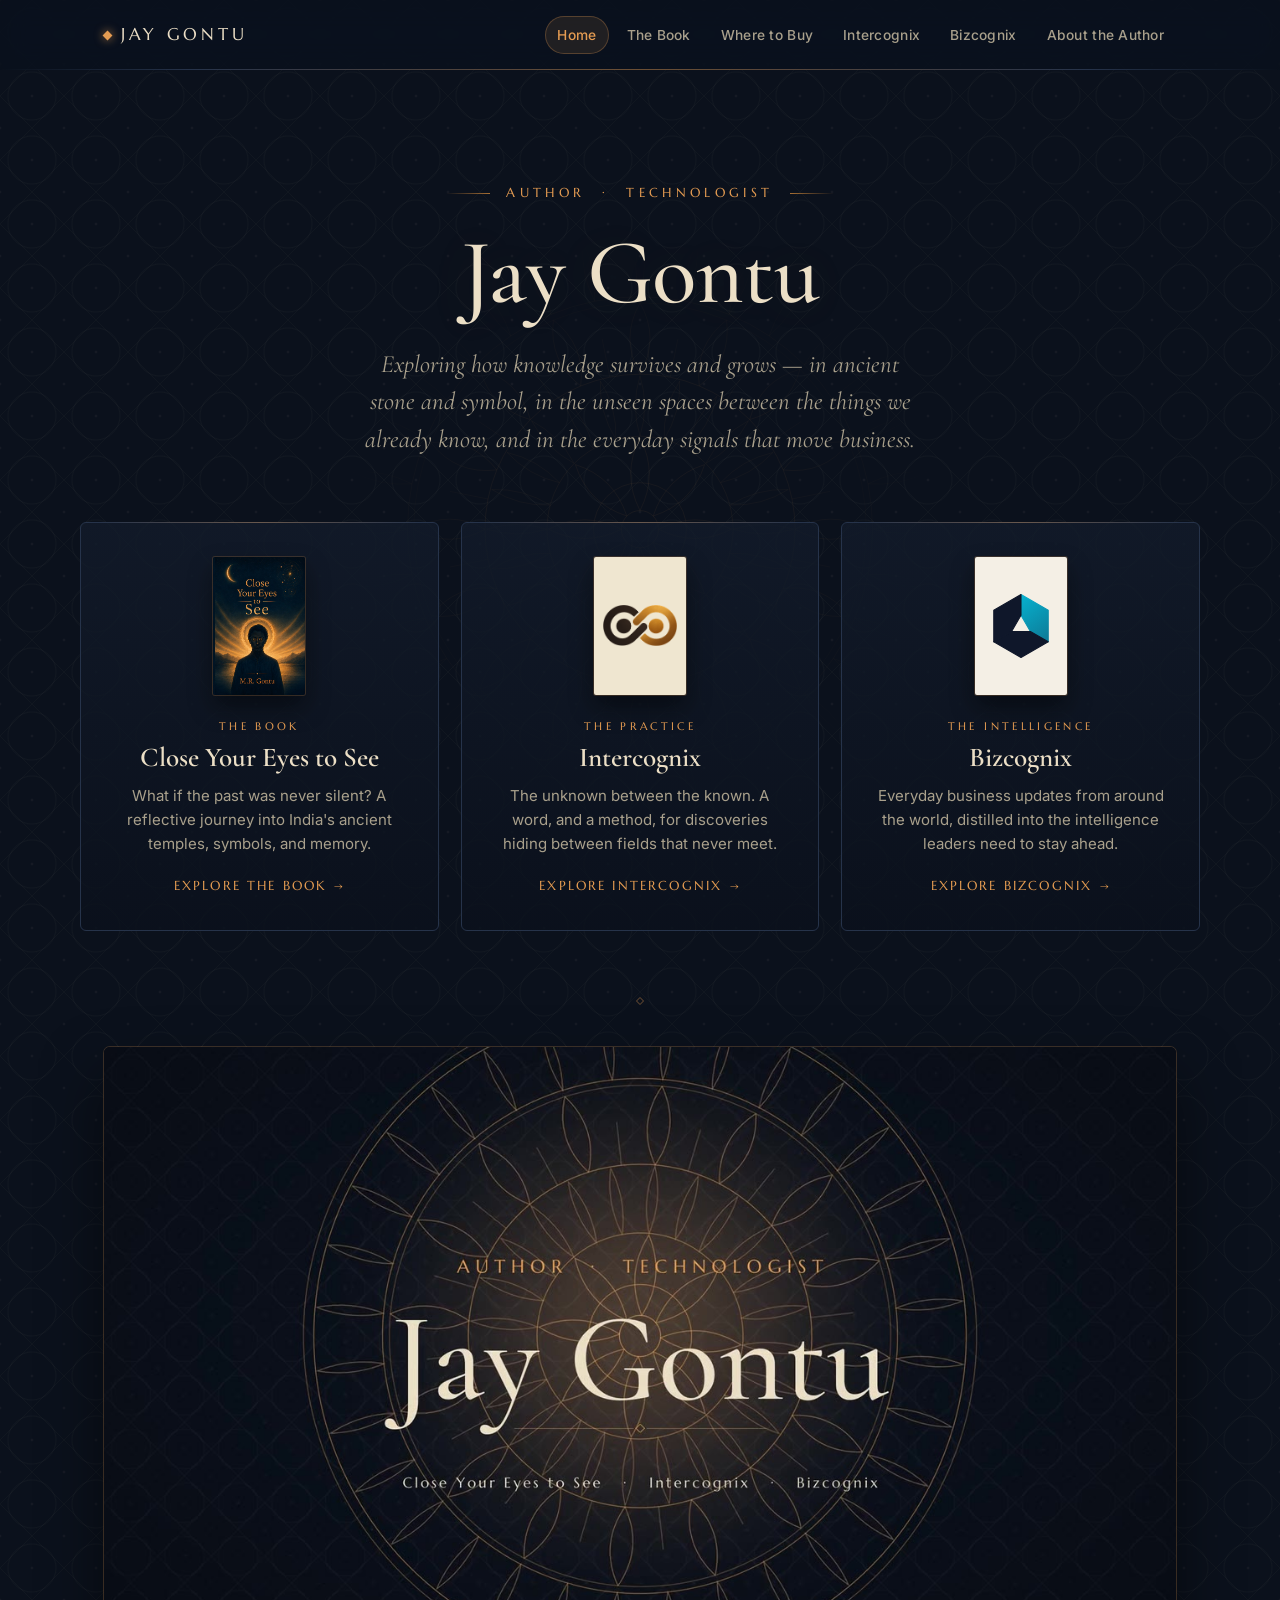
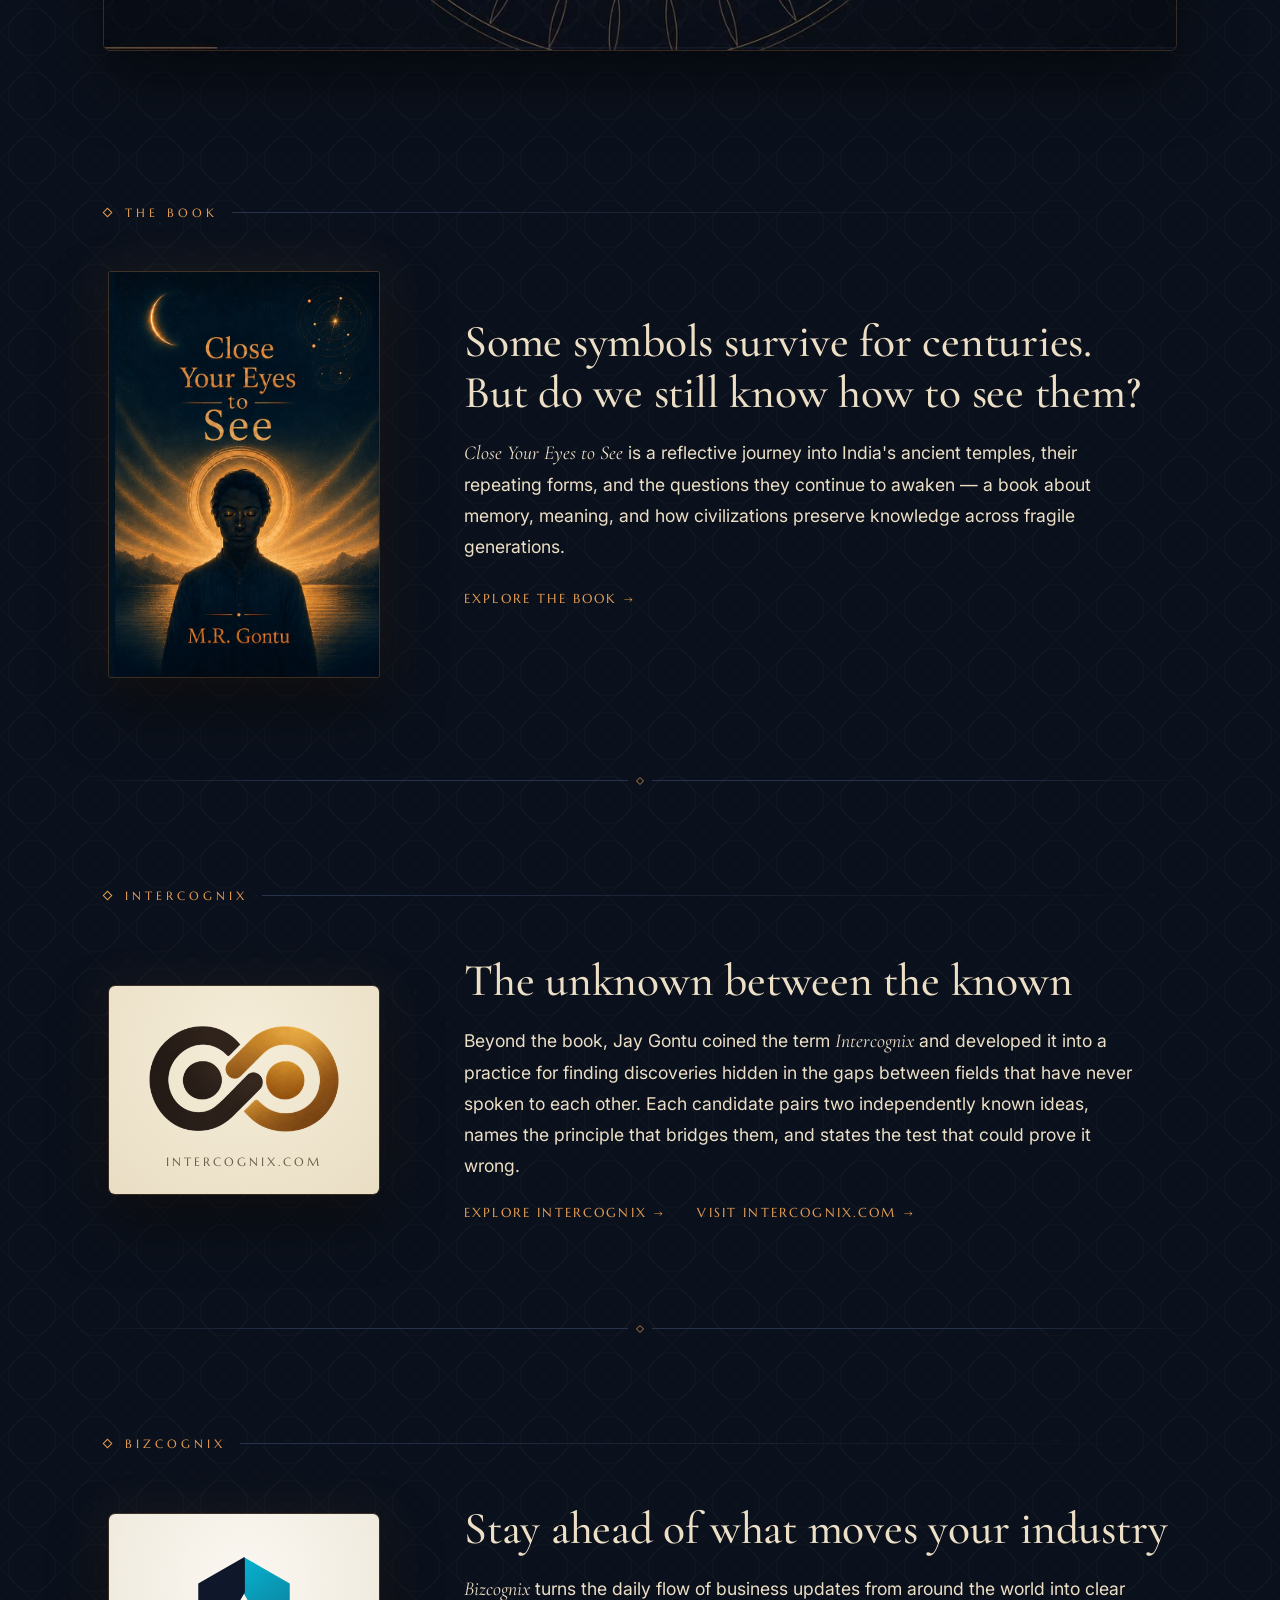
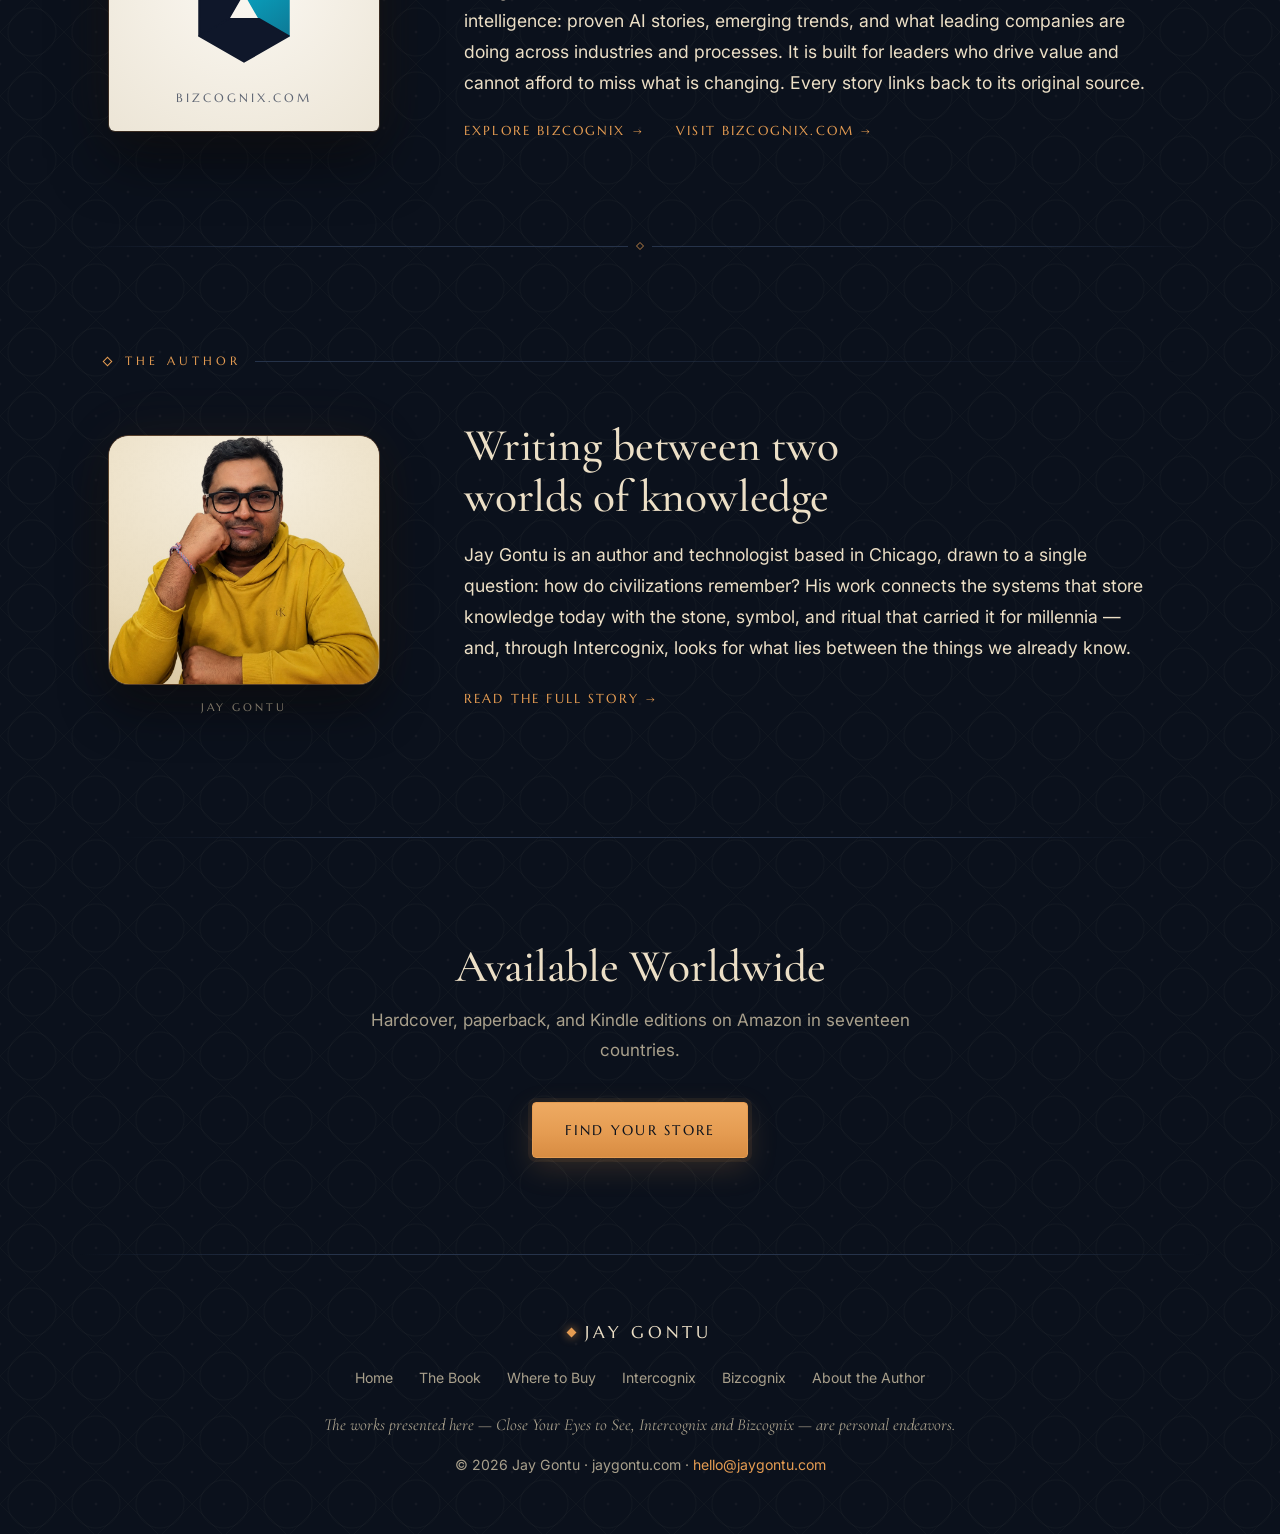
==== commit f176c6eb: "Switch remaining URLs from mrgontu.com to jaygontu.com" ====
--- a/index.html
+++ b/index.html
@@ -5,7 +5,7 @@
 <meta name="viewport" content="width=device-width, initial-scale=1.0" />
 <title>Jay Gontu — Author &amp; Technologist | Close Your Eyes to See · Intercognix · Bizcognix</title>
 <meta name="description" content="Official website of author Jay Gontu. Discover Close Your Eyes to See — a reflective journey into India's ancient temples, symbols, memory, and time — along with Intercognix and Bizcognix." />
-<link rel="canonical" href="https://mrgontu.com/" />
+<link rel="canonical" href="https://jaygontu.com/" />
 <meta property="og:type" content="website" />
 <meta property="og:title" content="Jay Gontu — Author &amp; Technologist" />
 <meta property="og:description" content="Author of Close Your Eyes to See, a journey into India's ancient temples and symbols. Creator of Intercognix, discoveries hidden between known fields, and Bizcognix, everyday business updates turned into intelligence for leaders." />
@@ -25,8 +25,8 @@
   "@context": "https://schema.org",
   "@type": "WebSite",
   "name": "Jay Gontu — Official Author Website",
-  "url": "https://mrgontu.com/",
-  "author": { "@type": "Person", "name": "Jay Gontu", "alternateName": "M.R. Gontu", "url": "https://mrgontu.com/about.html", "sameAs": ["https://intercognix.com/"] }
+  "url": "https://jaygontu.com/",
+  "author": { "@type": "Person", "name": "Jay Gontu", "alternateName": "M.R. Gontu", "url": "https://jaygontu.com/about.html", "sameAs": ["https://intercognix.com/"] }
 }
 </script>
 </head>
@@ -186,7 +186,7 @@
     <a href="about.html">About the Author</a>
   </div>
   <p class="footer-note">The works presented here — Close Your Eyes to See, Intercognix and Bizcognix — are personal endeavors.</p>
-  <p>© 2026 Jay Gontu · mrgontu.com · <a href="mailto:hello@mrgontu.com">hello@mrgontu.com</a></p>
+  <p>© 2026 Jay Gontu · jaygontu.com · <a href="mailto:hello@jaygontu.com">hello@jaygontu.com</a></p>
 </footer>
 
 <script>(function(){var n=document.querySelector(".nav-links"),a=n&&n.querySelector(".active");if(a&&n.scrollWidth>n.clientWidth)n.scrollLeft=a.offsetLeft-(n.clientWidth-a.offsetWidth)/2;})();</script>
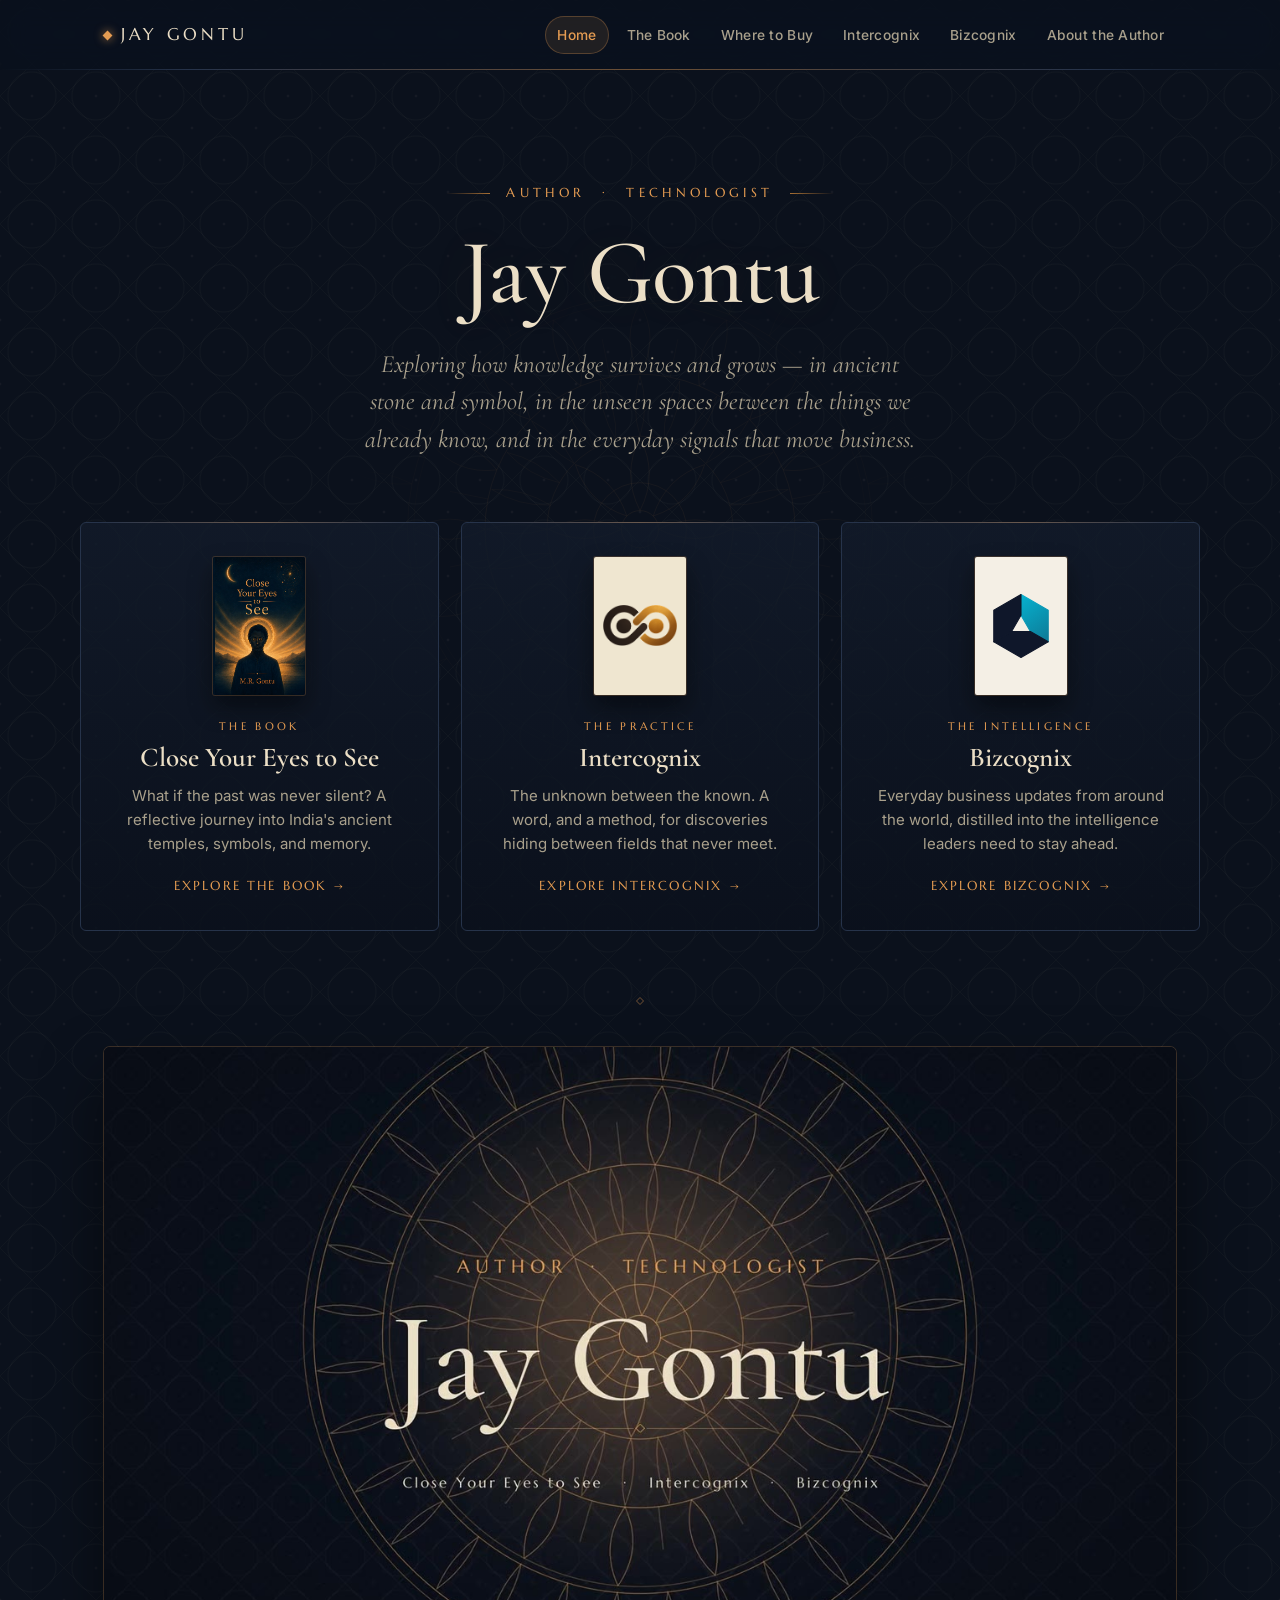
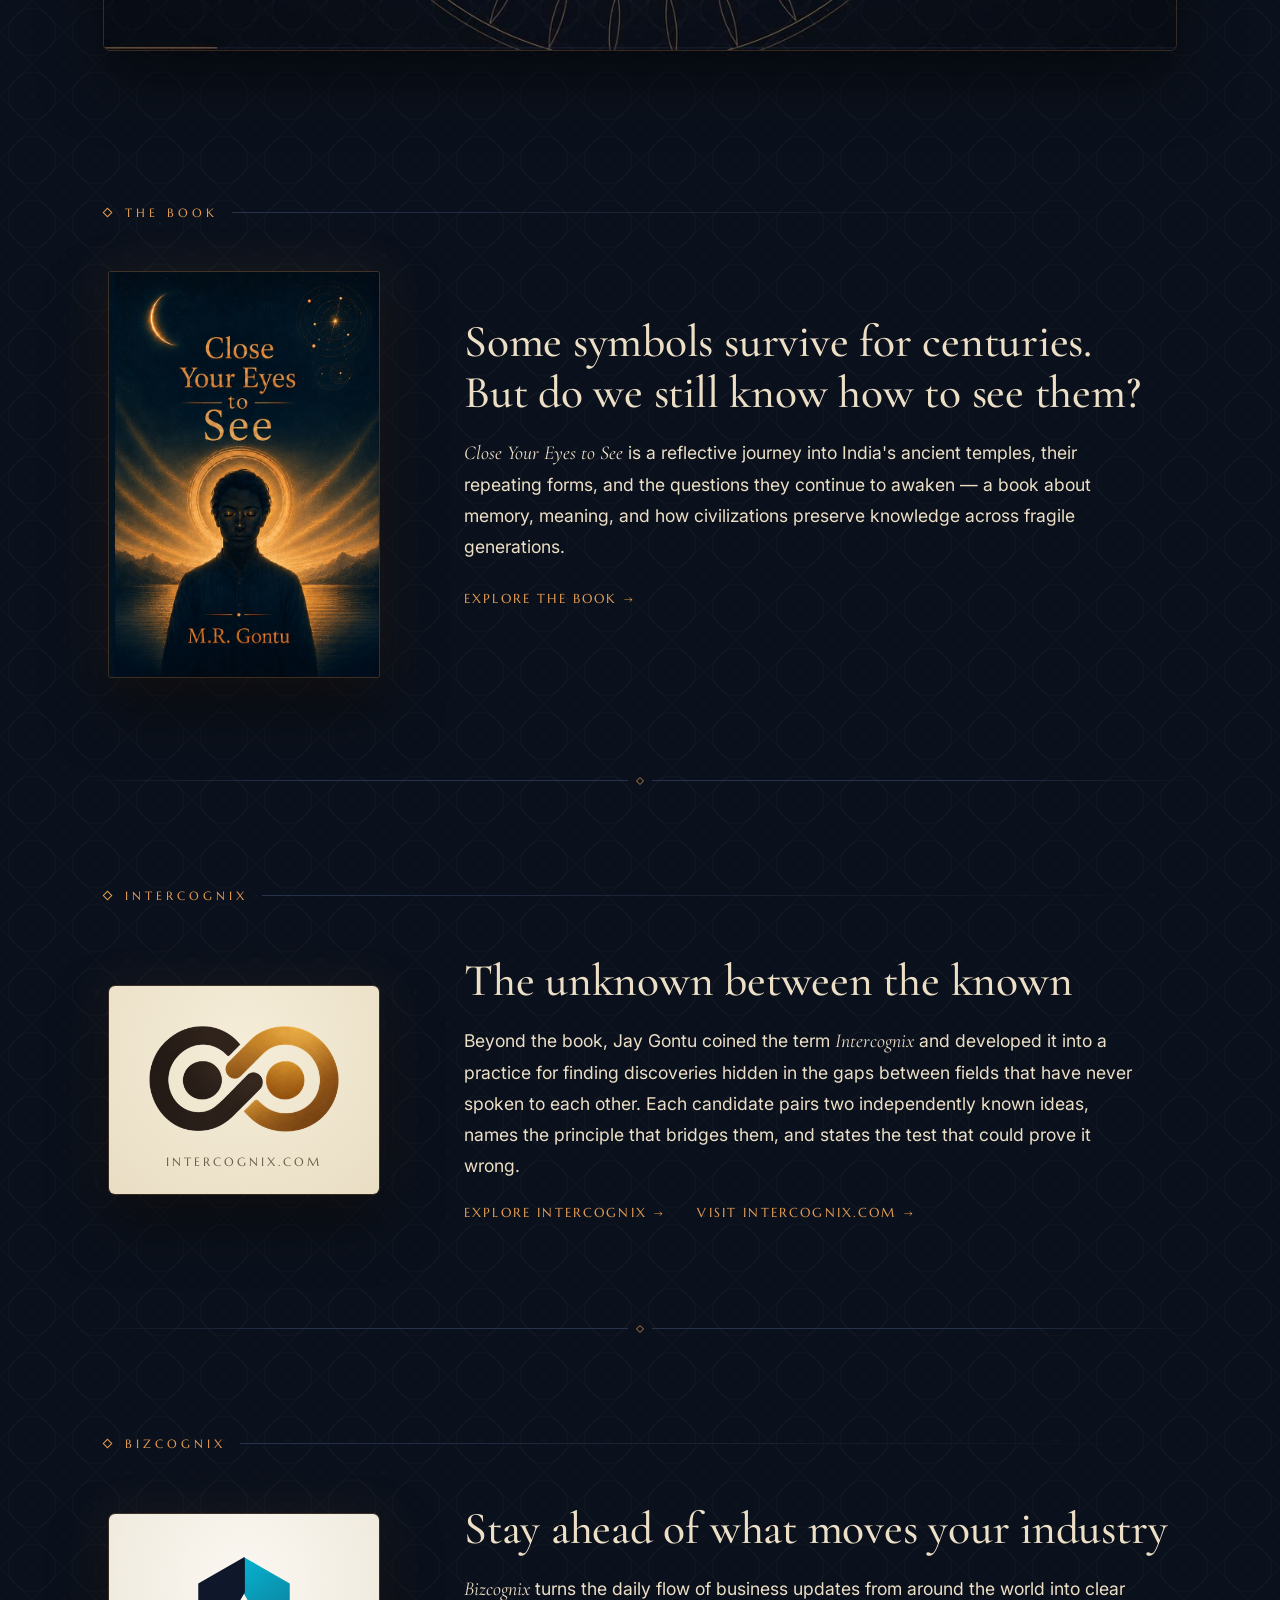
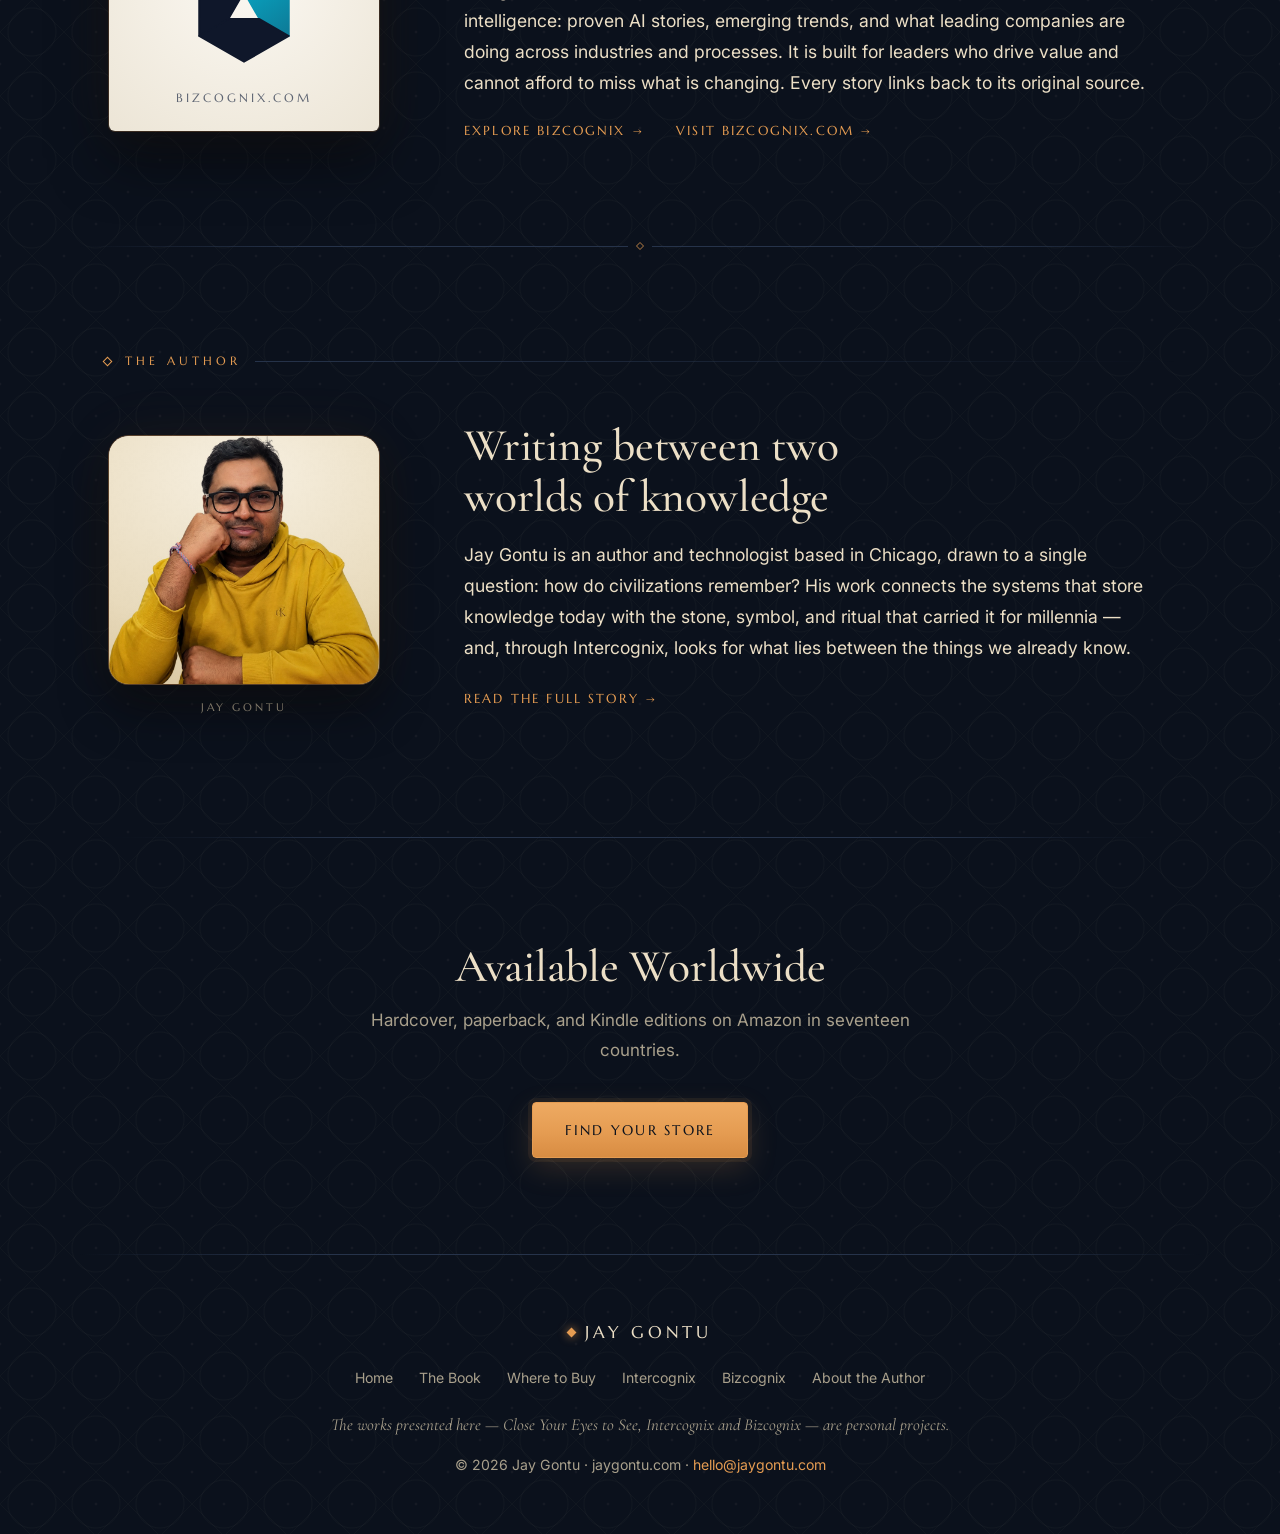
==== commit 865cec57: "Footer: personal endeavors -> personal projects" ====
--- a/index.html
+++ b/index.html
@@ -88,7 +88,7 @@
       <video id="siteFilm" muted loop playsinline preload="none" poster="site-video-poster.jpg"
              width="1280" height="720"
              aria-label="A short, silent motion-graphics film of the site's themes: Jay Gontu, Close Your Eyes to See, Intercognix and Bizcognix, using only graphics and text.">
-        <source data-src="site-video.mp4" type="video/mp4" />
+        <source data-src="site-video.mp4?v=2026-11-25b" type="video/mp4" />
       </video>
     </figure>
   </div>
@@ -185,7 +185,7 @@
     <a href="bizcognix.html">Bizcognix</a>
     <a href="about.html">About the Author</a>
   </div>
-  <p class="footer-note">The works presented here — Close Your Eyes to See, Intercognix and Bizcognix — are personal endeavors.</p>
+  <p class="footer-note">The works presented here — Close Your Eyes to See, Intercognix and Bizcognix — are personal projects.</p>
   <p>© 2026 Jay Gontu · jaygontu.com · <a href="mailto:hello@jaygontu.com">hello@jaygontu.com</a></p>
 </footer>
 
